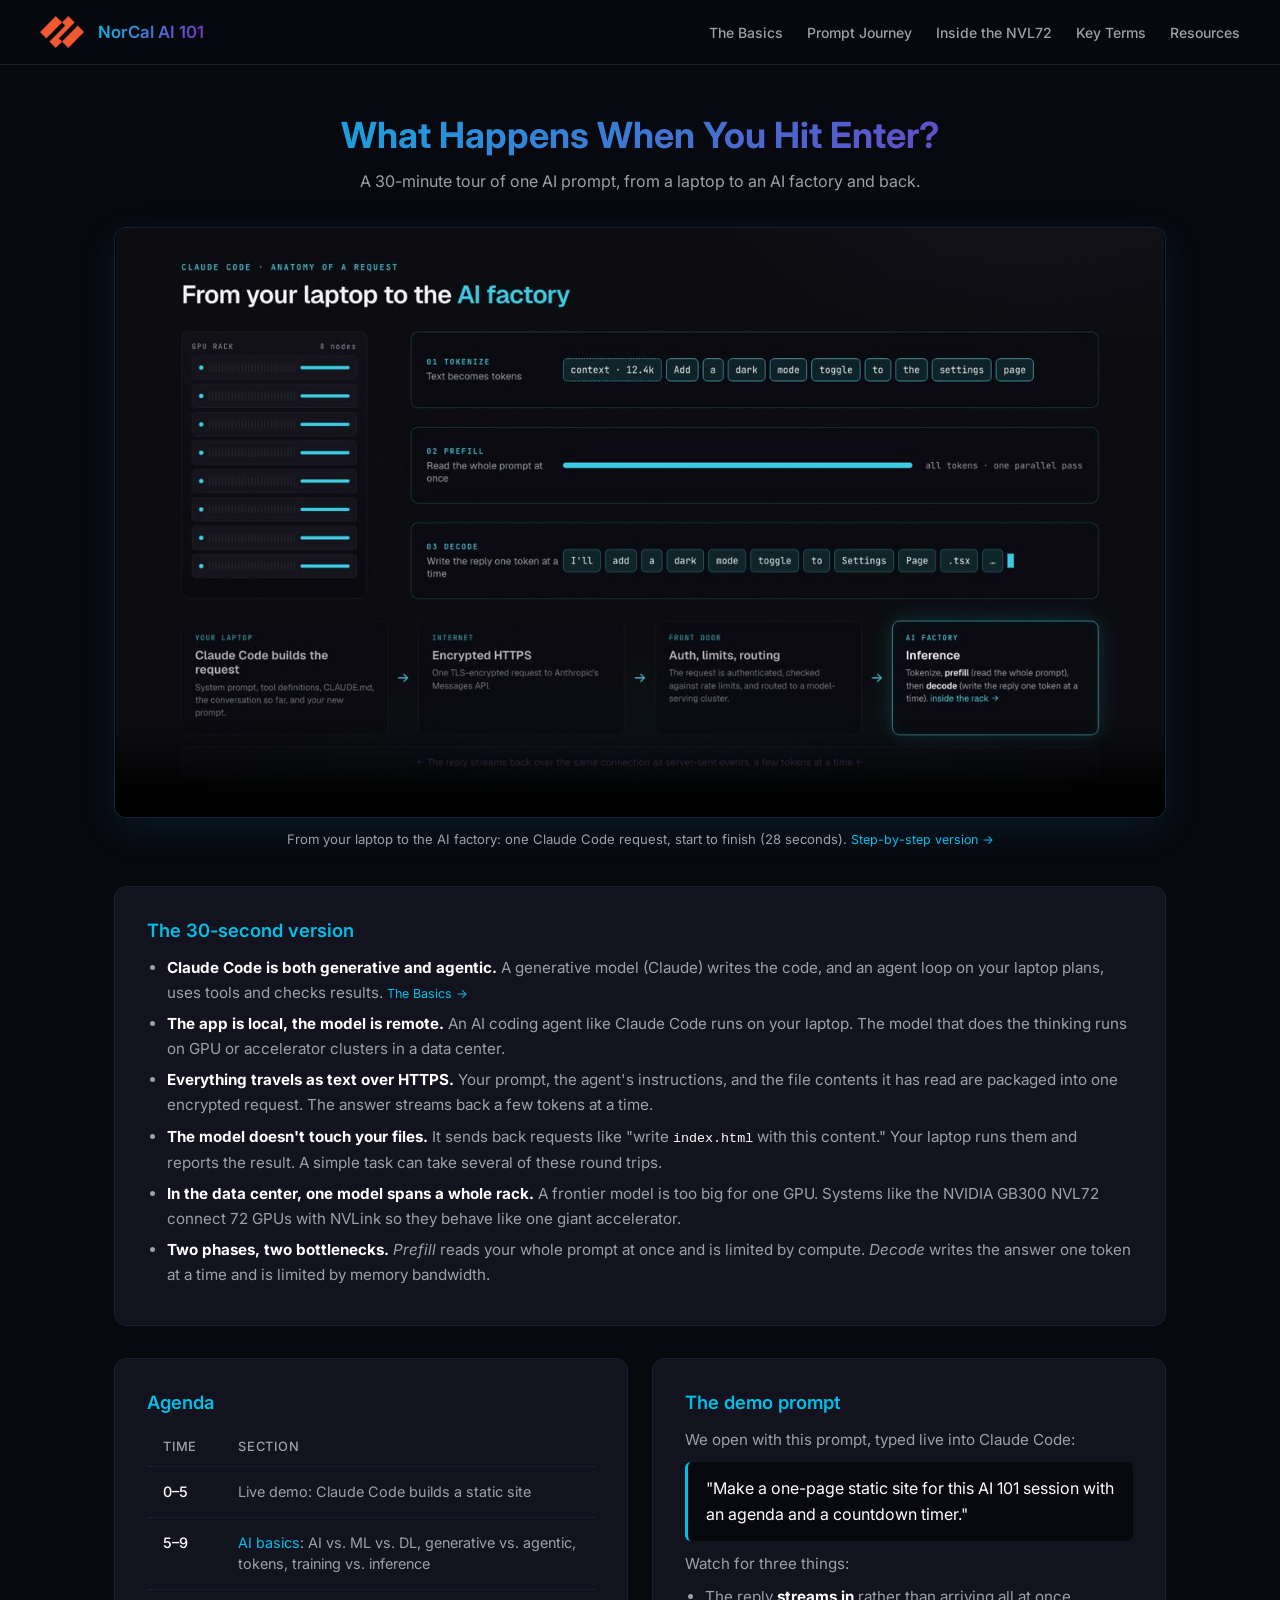
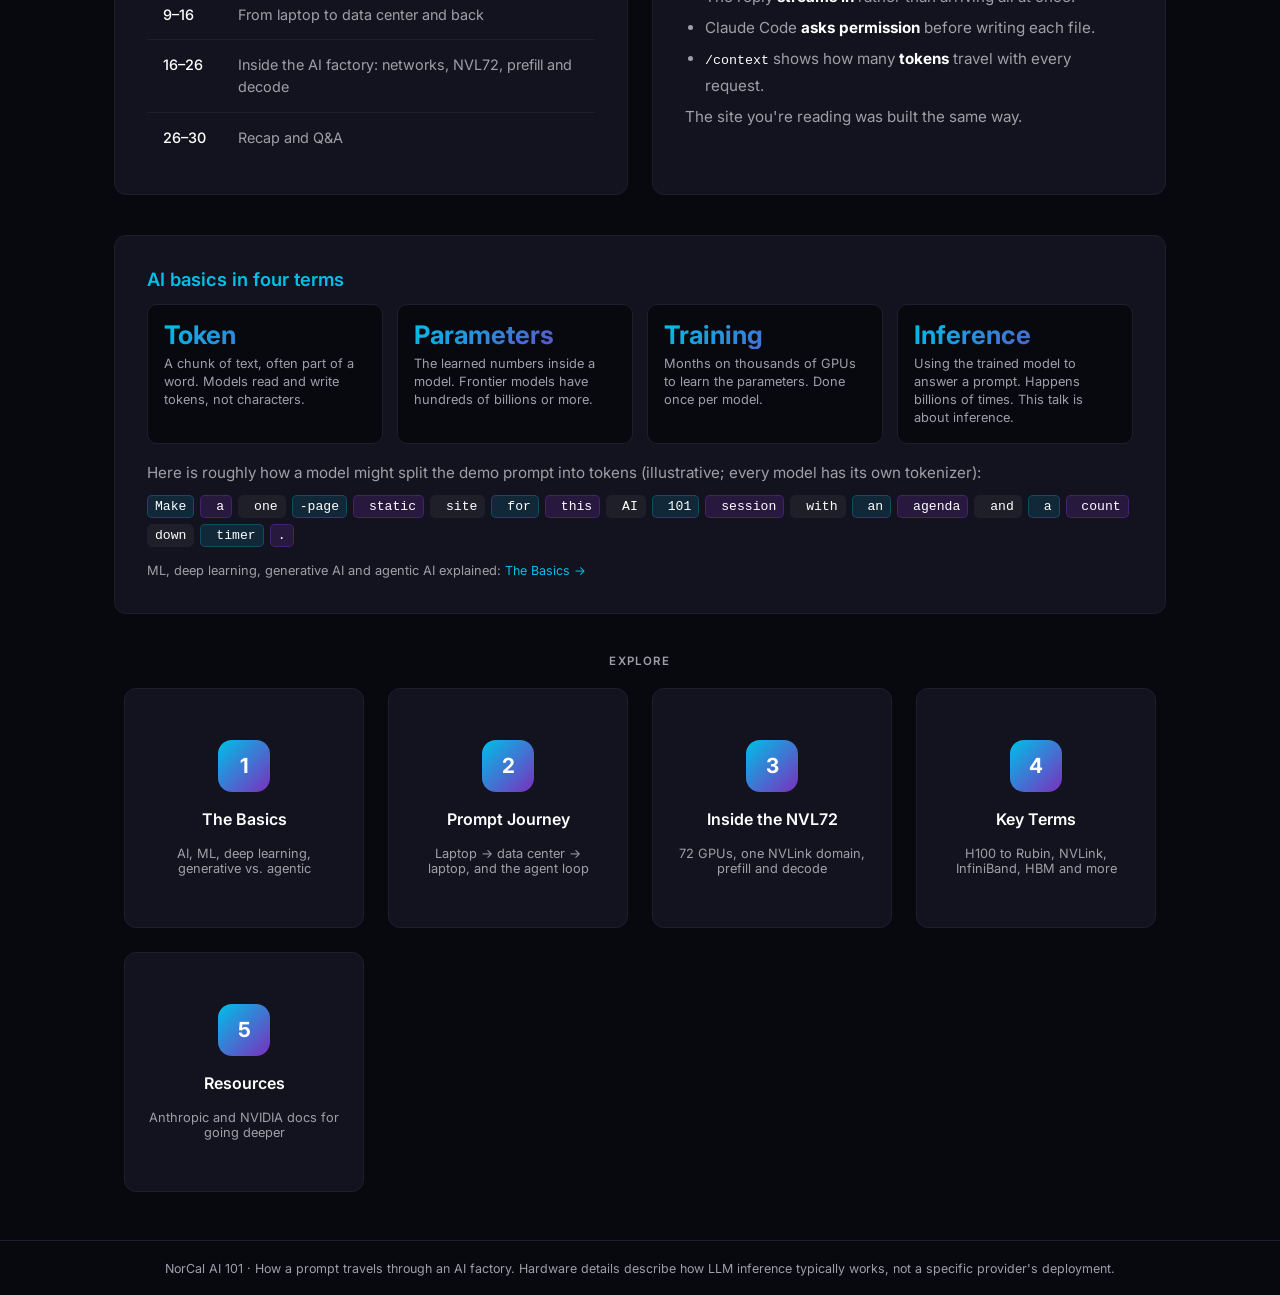
==== site/index.html @ c8f15f2b "Embed the Claude Code prompt-flow video on the home page Muted, looping, autoplaying 28s animation u" ====
<!DOCTYPE html>
<html lang="en">
<head>
  <meta charset="UTF-8" />
  <meta name="viewport" content="width=device-width, initial-scale=1.0" />
  <title>NorCal AI 101 — Home</title>
  <link rel="icon" type="image/png" href="assets/images/PAN-Color.png" />
  <link rel="stylesheet" href="assets/css/styles.css?v=5" />
</head>
<body>
  <nav>
    <img src="assets/images/PAN-Color.png" alt="Palo Alto Networks" class="logo" />
    <a class="site-title" href="index.html">NorCal AI 101</a>
    <div class="nav-links">
      <a href="basics.html">The Basics</a>
      <a href="journey.html">Prompt Journey</a>
      <a href="nvl72.html">Inside the NVL72</a>
      <a href="glossary.html">Key Terms</a>
      <a href="resources.html">Resources</a>
    </div>
  </nav>

  <main>
    <div class="page-header">
      <h1>What Happens When You Hit Enter?</h1>
      <p>A 30-minute tour of one AI prompt, from a laptop to an AI factory and back.</p>
    </div>

    <figure class="video-card">
      <video class="video-frame" src="assets/video/claude_code_prompt_flow.mp4" poster="assets/video/claude_code_prompt_flow_poster.jpg"
             autoplay muted loop playsinline controls preload="metadata"
             aria-label="Animation: a Claude Code prompt travels from the laptop over HTTPS to the API front door and into an AI factory, where it is tokenized, prefilled and decoded, then streams back">
      </video>
      <figcaption>From your laptop to the AI factory: one Claude Code request, start to finish (28 seconds). <a class="src" href="journey.html">Step-by-step version &rarr;</a></figcaption>
    </figure>

    <div class="card" style="margin-bottom:32px;">
      <p style="font-weight:600;font-size:1.15rem;margin-bottom:14px;color:var(--cyan);">The 30-second version</p>
      <div class="prose">
        <ul>
          <li><strong>Claude Code is both generative and agentic.</strong> A generative model (Claude) writes the code, and an agent loop on your laptop plans, uses tools and checks results. <a class="src" href="basics.html">The Basics &rarr;</a></li>
          <li><strong>The app is local, the model is remote.</strong> An AI coding agent like Claude Code runs on your laptop. The model that does the thinking runs on GPU or accelerator clusters in a data center.</li>
          <li><strong>Everything travels as text over HTTPS.</strong> Your prompt, the agent's instructions, and the file contents it has read are packaged into one encrypted request. The answer streams back a few tokens at a time.</li>
          <li><strong>The model doesn't touch your files.</strong> It sends back requests like "write <code>index.html</code> with this content." Your laptop runs them and reports the result. A simple task can take several of these round trips.</li>
          <li><strong>In the data center, one model spans a whole rack.</strong> A frontier model is too big for one GPU. Systems like the NVIDIA GB300 NVL72 connect 72 GPUs with NVLink so they behave like one giant accelerator.</li>
          <li><strong>Two phases, two bottlenecks.</strong> <em>Prefill</em> reads your whole prompt at once and is limited by compute. <em>Decode</em> writes the answer one token at a time and is limited by memory bandwidth.</li>
        </ul>
      </div>
    </div>

    <div class="two-col" style="margin-bottom:40px;">
      <div class="card">
        <h2>Agenda</h2>
        <div class="table-wrap">
          <table class="scoreboard-table" style="min-width:0;">
            <tr><th>Time</th><th>Section</th></tr>
            <tr><td style="white-space:nowrap">0&ndash;5</td><td>Live demo: Claude Code builds a static site</td></tr>
            <tr><td style="white-space:nowrap">5&ndash;9</td><td><a href="basics.html">AI basics</a>: AI vs. ML vs. DL, generative vs. agentic, tokens, training vs. inference</td></tr>
            <tr><td style="white-space:nowrap">9&ndash;16</td><td>From laptop to data center and back</td></tr>
            <tr><td style="white-space:nowrap">16&ndash;26</td><td>Inside the AI factory: networks, NVL72, prefill and decode</td></tr>
            <tr><td style="white-space:nowrap">26&ndash;30</td><td>Recap and Q&amp;A</td></tr>
          </table>
        </div>
      </div>
      <div class="card">
        <h2>The demo prompt</h2>
        <div class="prose">
          <p>We open with this prompt, typed live into Claude Code:</p>
          <div class="prompt-box">"Make a one-page static site for this AI 101 session with an agenda and a countdown timer."</div>
          <p>Watch for three things:</p>
          <ul>
            <li>The reply <strong>streams in</strong> rather than arriving all at once.</li>
            <li>Claude Code <strong>asks permission</strong> before writing each file.</li>
            <li><code>/context</code> shows how many <strong>tokens</strong> travel with every request.</li>
          </ul>
          <p>The site you're reading was built the same way.</p>
        </div>
      </div>
    </div>

    <div class="card" style="margin-bottom:40px;">
      <h2>AI basics in four terms</h2>
      <div class="stat-grid">
        <div class="stat"><div class="v">Token</div><div class="l">A chunk of text, often part of a word. Models read and write tokens, not characters.</div></div>
        <div class="stat"><div class="v">Parameters</div><div class="l">The learned numbers inside a model. Frontier models have hundreds of billions or more.</div></div>
        <div class="stat"><div class="v">Training</div><div class="l">Months on thousands of GPUs to learn the parameters. Done once per model.</div></div>
        <div class="stat"><div class="v">Inference</div><div class="l">Using the trained model to answer a prompt. Happens billions of times. This talk is about inference.</div></div>
      </div>
      <p class="prose" style="margin-top:16px;">Here is roughly how a model might split the demo prompt into tokens (illustrative; every model has its own tokenizer):</p>
      <div class="tokens">
        <span>Make</span><span>&nbsp;a</span><span>&nbsp;one</span><span>-page</span><span>&nbsp;static</span><span>&nbsp;site</span><span>&nbsp;for</span><span>&nbsp;this</span><span>&nbsp;AI</span><span>&nbsp;101</span><span>&nbsp;session</span><span>&nbsp;with</span><span>&nbsp;an</span><span>&nbsp;agenda</span><span>&nbsp;and</span><span>&nbsp;a</span><span>&nbsp;count</span><span>down</span><span>&nbsp;timer</span><span>.</span>
      </div>
      <p class="note">ML, deep learning, generative AI and agentic AI explained: <a class="src" href="basics.html">The Basics &rarr;</a></p>
    </div>

    <p class="section-label">Explore</p>
    <div class="menu-grid">
      <a href="basics.html" class="menu-card">
        <div class="card-icon"><span class="num">1</span></div>
        <span class="card-label">The Basics</span>
        <span class="card-sub">AI, ML, deep learning, generative vs. agentic</span>
      </a>
      <a href="journey.html" class="menu-card">
        <div class="card-icon"><span class="num">2</span></div>
        <span class="card-label">Prompt Journey</span>
        <span class="card-sub">Laptop &rarr; data center &rarr; laptop, and the agent loop</span>
      </a>
      <a href="nvl72.html" class="menu-card">
        <div class="card-icon"><span class="num">3</span></div>
        <span class="card-label">Inside the NVL72</span>
        <span class="card-sub">72 GPUs, one NVLink domain, prefill and decode</span>
      </a>
      <a href="glossary.html" class="menu-card">
        <div class="card-icon"><span class="num">4</span></div>
        <span class="card-label">Key Terms</span>
        <span class="card-sub">H100 to Rubin, NVLink, InfiniBand, HBM and more</span>
      </a>
      <a href="resources.html" class="menu-card">
        <div class="card-icon"><span class="num">5</span></div>
        <span class="card-label">Resources</span>
        <span class="card-sub">Anthropic and NVIDIA docs for going deeper</span>
      </a>
    </div>
  </main>

  <footer>
    NorCal AI 101 &middot; How a prompt travels through an AI factory. Hardware details describe how LLM inference typically works, not a specific provider's deployment.
  </footer>
  <script>
    // Respect reduced-motion settings: don't autoplay the looping animation.
    (function () {
      var v = document.querySelector('.video-frame');
      if (v && window.matchMedia && window.matchMedia('(prefers-reduced-motion: reduce)').matches) {
        v.removeAttribute('autoplay'); v.pause();
      }
    })();
  </script>
</body>
</html>
---- site/assets/css/styles.css ----
@import url('https://fonts.googleapis.com/css2?family=Inter:wght@300;400;500;600;700&display=swap');

*, *::before, *::after { box-sizing: border-box; margin: 0; padding: 0; }

:root {
  --bg:        #08080F;
  --surface:   #13131F;
  --border:    #1E1E2E;
  --cyan:      #00C0E8;
  --purple:    #7B2FBE;
  --gradient:  linear-gradient(135deg, #00C0E8, #7B2FBE);
  --text:      #FFFFFF;
  --muted:     #9EA0A8;
  --radius:    12px;
  --font:      'Inter', system-ui, sans-serif;
}

html { font-size: 16px; }

body {
  background: var(--bg);
  color: var(--text);
  font-family: var(--font);
  min-height: 100vh;
  display: flex;
  flex-direction: column;
}

/* ── Nav ── */
nav {
  display: flex;
  align-items: center;
  gap: 14px;
  padding: 16px 40px;
  border-bottom: 1px solid var(--border);
  background: rgba(8,8,15,0.85);
  backdrop-filter: blur(12px);
  position: sticky;
  top: 0;
  z-index: 100;
}

nav img.logo { height: 32px; object-fit: contain; }

nav .site-title {
  font-size: 1.05rem;
  font-weight: 600;
  background: var(--gradient);
  -webkit-background-clip: text;
  -webkit-text-fill-color: transparent;
  background-clip: text;
  text-decoration: none;
}

nav .nav-links { margin-left: auto; display: flex; gap: 24px; }
nav .nav-links a {
  color: var(--muted);
  text-decoration: none;
  font-size: 0.875rem;
  font-weight: 500;
  transition: color 0.2s;
}
nav .nav-links a:hover { color: var(--cyan); }

/* ── Main ── */
main {
  flex: 1;
  width: 100%;
  max-width: 1100px;
  margin: 0 auto;
  padding: 48px 24px;
}

/* ── Page header ── */
.page-header {
  text-align: center;
  margin-bottom: 48px;
}
.page-header h1 {
  font-size: 2.25rem;
  font-weight: 700;
  background: var(--gradient);
  -webkit-background-clip: text;
  -webkit-text-fill-color: transparent;
  background-clip: text;
  margin-bottom: 12px;
}
.page-header p {
  color: var(--muted);
  font-size: 1rem;
  max-width: 560px;
  margin: 0 auto;
  line-height: 1.6;
}

/* ── Card ── */
.card {
  background: var(--surface);
  border: 1px solid var(--border);
  border-radius: var(--radius);
  padding: 32px;
}

/* ── Form ── */
.form-group { margin-bottom: 20px; }
.form-group label {
  display: block;
  font-size: 0.875rem;
  font-weight: 500;
  margin-bottom: 8px;
  color: var(--muted);
}
.form-group input {
  width: 100%;
  background: var(--bg);
  border: 1px solid var(--border);
  border-radius: 8px;
  padding: 12px 16px;
  color: var(--text);
  font-family: var(--font);
  font-size: 0.95rem;
  outline: none;
  transition: border-color 0.2s;
}
.form-group input:focus { border-color: var(--cyan); }
.form-group input::placeholder { color: #4a4a5a; }

.form-note {
  font-size: 0.8rem;
  color: var(--muted);
  margin-top: 6px;
  line-height: 1.5;
}

/* ── Buttons ── */
.btn {
  display: inline-flex;
  align-items: center;
  justify-content: center;
  gap: 8px;
  padding: 12px 28px;
  border-radius: 8px;
  font-family: var(--font);
  font-size: 0.95rem;
  font-weight: 600;
  cursor: pointer;
  text-decoration: none;
  transition: opacity 0.2s, transform 0.15s;
  border: none;
}
.btn:hover { opacity: 0.88; transform: translateY(-1px); }
.btn:active { transform: translateY(0); }

.btn-primary {
  background: var(--gradient);
  color: #fff;
  width: 100%;
}

.btn-outline {
  background: transparent;
  border: 1px solid var(--cyan);
  color: var(--cyan);
}

.btn-secondary {
  background: var(--surface);
  border: 1px solid var(--border);
  color: var(--text);
}

/* ── Section label ── */
.section-label {
  font-size: 0.72rem;
  font-weight: 600;
  text-transform: uppercase;
  letter-spacing: 0.1em;
  color: var(--muted);
  margin-bottom: 20px;
  text-align: center;
}

/* ── Menu grid ── */
.menu-grid {
  display: grid;
  grid-template-columns: repeat(auto-fit, 240px);
  gap: 24px;
  justify-content: center;
}

.menu-card {
  background: var(--surface);
  border: 1px solid var(--border);
  border-radius: var(--radius);
  padding: 36px 24px;
  text-decoration: none;
  display: flex;
  flex-direction: column;
  align-items: center;
  gap: 16px;
  transition: border-color 0.2s, transform 0.2s, box-shadow 0.2s;
  aspect-ratio: 1 / 1;
  justify-content: center;
  text-align: center;
}
.menu-card:hover {
  border-color: var(--cyan);
  transform: translateY(-4px);
  box-shadow: 0 12px 32px rgba(0,192,232,0.12);
}
.menu-card .card-icon {
  width: 52px;
  height: 52px;
  border-radius: 14px;
  background: var(--gradient);
  display: flex;
  align-items: center;
  justify-content: center;
  font-size: 1.5rem;
}
.menu-card .card-label {
  font-size: 1rem;
  font-weight: 600;
  color: var(--text);
  line-height: 1.4;
}
.menu-card .card-sub {
  font-size: 0.8rem;
  color: var(--muted);
}
.menu-card--disabled {
  opacity: 0.4;
  cursor: default;
  pointer-events: none;
}

/* ── Graphic link ── */
.graphic-link {
  display: block;
  max-width: 560px;
  margin: 0 auto 28px;
  border-radius: var(--radius);
  overflow: hidden;
  border: 1px solid rgba(63,95,172,0.35);
  box-shadow: 0px 0px 18px rgba(26,19,72,0.15);
  transition: transform 0.2s, box-shadow 0.2s;
}
.graphic-link:hover {
  transform: translateY(-2px);
  box-shadow: 0 12px 32px rgba(0,192,232,0.15);
}
.graphic-link img {
  display: block;
  width: 100%;
}

/* ── Embed container ── */
.embed-wrap {
  border-radius: var(--radius);
  overflow: hidden;
  border: 1px solid var(--border);
  background: var(--surface);
  margin-bottom: 32px;
}

/* ── Slideshow ── */
.slideshow { margin-bottom: 32px; }
.slideshow-frame {
  position: relative;
  border: 1px solid rgba(63,95,172,0.35);
  box-shadow: 0px 0px 18px rgba(26,19,72,0.15);
  border-radius: 10px;
  overflow: hidden;
  background: #000;
  aspect-ratio: 1920/1080;
}
.slideshow .slide {
  display: block;
  width: 100%;
  height: 100%;
  object-fit: contain;
  cursor: pointer;
}
.slideshow .slide[hidden] { display: none; }
.slide-nav {
  position: absolute;
  top: 50%;
  transform: translateY(-50%);
  width: 44px;
  height: 44px;
  border-radius: 50%;
  border: 1px solid var(--border);
  background: rgba(10,10,18,0.7);
  color: var(--text);
  font-size: 1.6rem;
  line-height: 1;
  cursor: pointer;
  transition: border-color 0.2s, color 0.2s;
}
.slide-nav:hover { border-color: var(--cyan); color: var(--cyan); }
.slide-prev { left: 12px; }
.slide-next { right: 12px; }
.slide-dots {
  display: flex;
  justify-content: center;
  gap: 10px;
  margin-top: 14px;
}
.slide-dots button {
  width: 10px;
  height: 10px;
  padding: 0;
  border-radius: 50%;
  border: none;
  background: var(--border);
  cursor: pointer;
}
.slide-dots button[aria-current="true"] { background: var(--cyan); }

/* ── CTA row ── */
.cta-row {
  display: flex;
  gap: 16px;
  flex-wrap: wrap;
  justify-content: center;
  margin-top: 32px;
}
.cta-row .btn { min-width: 200px; }

/* ── Banner ── */
.banner {
  background: linear-gradient(135deg, rgba(0,192,232,0.12), rgba(123,47,190,0.12));
  border: 1px solid rgba(0,192,232,0.3);
  border-radius: var(--radius);
  padding: 20px 28px;
  margin-bottom: 28px;
  font-size: 0.95rem;
  line-height: 1.6;
  color: var(--text);
}
.banner strong { color: var(--cyan); }

/* ── Scoreboard ── */
.scoreboard-table {
  width: 100%;
  border-collapse: collapse;
  font-size: 0.9rem;
}
.scoreboard-table th {
  text-align: left;
  padding: 12px 16px;
  color: var(--muted);
  font-weight: 500;
  font-size: 0.8rem;
  text-transform: uppercase;
  letter-spacing: 0.06em;
  border-bottom: 1px solid var(--border);
}
.scoreboard-table td {
  padding: 14px 16px;
  border-bottom: 1px solid var(--border);
}
.scoreboard-table tr:last-child td { border-bottom: none; }
.scoreboard-table tr:hover td { background: rgba(255,255,255,0.03); }

.rank-badge {
  display: inline-flex;
  align-items: center;
  justify-content: center;
  width: 28px;
  height: 28px;
  border-radius: 50%;
  font-weight: 700;
  font-size: 0.8rem;
}
.rank-1 { background: linear-gradient(135deg,#FFD700,#FFA500); color:#000; }
.rank-2 { background: linear-gradient(135deg,#C0C0C0,#A8A8A8); color:#000; }
.rank-3 { background: linear-gradient(135deg,#CD7F32,#A0522D); color:#fff; }
.rank-other { background: var(--border); color: var(--muted); }

.score-pill {
  display: inline-block;
  padding: 3px 10px;
  border-radius: 20px;
  background: rgba(0,192,232,0.15);
  color: var(--cyan);
  font-weight: 600;
  font-size: 0.85rem;
}

.refresh-note {
  text-align: right;
  font-size: 0.75rem;
  color: var(--muted);
  margin-top: 12px;
}

/* ── Status / error ── */
.status-center {
  display: flex;
  flex-direction: column;
  align-items: center;
  justify-content: center;
  gap: 16px;
  min-height: 220px;
  color: var(--muted);
  font-size: 0.9rem;
}

.error-page {
  display: flex;
  flex-direction: column;
  align-items: center;
  justify-content: center;
  flex: 1;
  text-align: center;
  gap: 24px;
  padding: 48px 24px;
}
.error-page h1 {
  font-size: 2rem;
  font-weight: 700;
}
.error-icon {
  font-size: 3.5rem;
}

/* ── Footer ── */
footer {
  text-align: center;
  padding: 20px;
  color: var(--muted);
  font-size: 0.78rem;
  border-top: 1px solid var(--border);
}

/* ── Responsive ── */
@media (max-width: 600px) {
  nav { padding: 14px 20px; }
  main { padding: 32px 16px; }
  .page-header h1 { font-size: 1.6rem; }
  .cta-row { flex-direction: column; align-items: stretch; }
  .cta-row .btn { min-width: unset; }
}


/* ── Shared content additions (same as lambda account site) ── */
.stack { display: flex; flex-direction: column; gap: 24px; margin-bottom: 40px; }
.card h2 { font-size: 1.15rem; font-weight: 600; color: var(--cyan); margin-bottom: 14px; }
.card h3 { font-size: 1rem; font-weight: 600; margin: 18px 0 8px; }
.prose { color: var(--muted); line-height: 1.65; font-size: 0.95rem; }
.prose p + p { margin-top: 12px; }
.prose ul, .prose ol { padding-left: 20px; margin-top: 8px; }
.prose li { margin-bottom: 6px; }
.prose strong { color: var(--text); }
.prose a, .scoreboard-table a, .src { color: var(--cyan); text-decoration: none; }
.prose a:hover, .scoreboard-table a:hover, .src:hover { text-decoration: underline; }
.src { font-size: 0.78rem; white-space: nowrap; }
.table-wrap { overflow-x: auto; -webkit-overflow-scrolling: touch; }
.table-wrap .scoreboard-table { min-width: 640px; }
.scoreboard-table td { vertical-align: top; line-height: 1.5; color: var(--muted); }
.scoreboard-table td:first-child { color: var(--text); font-weight: 500; }
.two-col { display: grid; grid-template-columns: repeat(auto-fit, minmax(300px, 1fr)); gap: 24px; }
.link-grid { display: grid; grid-template-columns: repeat(auto-fill, minmax(260px, 1fr)); gap: 16px; margin-bottom: 40px; }
.link-card {
  background: var(--surface); border: 1px solid var(--border); border-radius: var(--radius);
  padding: 18px 20px; text-decoration: none; display: flex; flex-direction: column; gap: 6px;
  transition: border-color 0.2s, transform 0.2s;
}
.link-card:hover { border-color: var(--cyan); transform: translateY(-2px); }
.link-card .lc-title { color: var(--text); font-weight: 600; font-size: 0.95rem; line-height: 1.35; }
.link-card .lc-desc { color: var(--muted); font-size: 0.82rem; line-height: 1.5; }
.link-card .lc-meta { color: var(--cyan); font-size: 0.72rem; margin-top: auto; padding-top: 4px; }
.note { font-size: 0.8rem; color: var(--muted); margin-top: 14px; line-height: 1.5; }

/* ── AI 101 additions ── */
.card-icon .num { font-weight: 700; font-size: 1.3rem; color: #fff; }

/* Request flow diagram */
.flow {
  display: grid;
  grid-template-columns: 1fr auto 1fr auto 1fr auto 1fr;
  align-items: stretch;
  gap: 10px;
}
.flow-node {
  background: var(--bg); border: 1px solid var(--border); border-radius: 10px;
  padding: 16px 14px; text-align: left;
}
.flow-node.hot { border-color: rgba(0,192,232,0.5); box-shadow: 0 0 18px rgba(0,192,232,0.12); }
.flow-node .fn-where { font-size: 0.68rem; font-weight: 600; letter-spacing: 0.08em; text-transform: uppercase; color: var(--cyan); }
.flow-node .fn-title { font-weight: 600; margin: 6px 0 6px; font-size: 0.95rem; }
.flow-node .fn-desc { color: var(--muted); font-size: 0.8rem; line-height: 1.5; }
.flow-arrow { align-self: center; color: var(--cyan); font-size: 1.3rem; }
.flow-return {
  margin-top: 14px; padding: 10px 14px; border: 1px dashed rgba(123,47,190,0.6); border-radius: 10px;
  color: #C9A6F0; font-size: 0.85rem; text-align: center;
}

/* Numbered steps */
.steps { list-style: none; counter-reset: step; display: flex; flex-direction: column; gap: 18px; }
.steps li { counter-increment: step; display: grid; grid-template-columns: 36px 1fr; gap: 14px; color: var(--muted); line-height: 1.6; font-size: 0.95rem; }
.steps li::before {
  content: counter(step); width: 32px; height: 32px; border-radius: 50%;
  background: var(--gradient); color: #fff; font-weight: 700; font-size: 0.9rem;
  display: flex; align-items: center; justify-content: center;
}
.steps strong { color: var(--text); }

/* Code */
pre.code {
  background: var(--bg); border: 1px solid var(--border); border-radius: 10px;
  padding: 16px 18px; overflow-x: auto; font-size: 0.8rem; line-height: 1.55;
  font-family: ui-monospace, SFMono-Regular, Menlo, monospace; color: #D6D8E0; margin-top: 10px;
}
pre.code .k { color: var(--cyan); }
pre.code .c { color: #6C6E7A; }
code { font-family: ui-monospace, SFMono-Regular, Menlo, monospace; font-size: 0.88em; color: var(--text); }
.prompt-box {
  background: var(--bg); border-left: 3px solid var(--cyan); border-radius: 6px;
  padding: 14px 18px; color: var(--text); font-size: 1rem; line-height: 1.6; margin: 10px 0;
}

/* Stat tiles */
.stat-grid { display: grid; grid-template-columns: repeat(auto-fit, minmax(160px, 1fr)); gap: 14px; }
.stat { background: var(--bg); border: 1px solid var(--border); border-radius: 10px; padding: 16px; }
.stat .v {
  font-size: 1.6rem; font-weight: 700; line-height: 1.1;
  background: var(--gradient); -webkit-background-clip: text; -webkit-text-fill-color: transparent; background-clip: text;
}
.stat .l { color: var(--muted); font-size: 0.8rem; margin-top: 6px; line-height: 1.4; }

/* NVL72 rack (simplified) */
.rack-wrap { display: grid; grid-template-columns: minmax(220px, 300px) 1fr; gap: 28px; align-items: start; }
.rack {
  border: 2px solid #2A2A3E; border-radius: 8px; padding: 8px; background: #0B0B14;
  display: flex; flex-direction: column; gap: 3px;
}
.tray { border-radius: 3px; font-size: 0.62rem; padding: 3px 8px; display: flex; justify-content: space-between; }
.tray.compute { background: rgba(0,192,232,0.14); color: var(--cyan); }
.tray.switch  { background: rgba(123,47,190,0.3); color: #C9A6F0; }
.rack-legend { display: flex; gap: 16px; flex-wrap: wrap; font-size: 0.78rem; color: var(--muted); margin-top: 10px; }
.rack-legend span::before { content: ""; display: inline-block; width: 10px; height: 10px; border-radius: 2px; margin-right: 6px; vertical-align: -1px; }
.rack-legend .lg-c::before { background: rgba(0,192,232,0.5); }
.rack-legend .lg-s::before { background: rgba(123,47,190,0.7); }

/* Token stream demo */
.tokens { display: flex; flex-wrap: wrap; gap: 6px; margin-top: 10px; }
.tokens span {
  font-family: ui-monospace, SFMono-Regular, Menlo, monospace; font-size: 0.82rem;
  padding: 3px 7px; border-radius: 5px; background: rgba(0,192,232,0.12); color: var(--text);
  border: 1px solid rgba(0,192,232,0.25);
}
.tokens span:nth-child(3n+2) { background: rgba(123,47,190,0.2); border-color: rgba(123,47,190,0.4); }
.tokens span:nth-child(3n) { background: rgba(255,255,255,0.05); border-color: var(--border); }

@media (max-width: 860px) {
  nav { flex-wrap: wrap; }
  nav .nav-links { margin-left: 0; width: 100%; flex-wrap: wrap; gap: 8px 18px; }
  .flow { grid-template-columns: 1fr; }
  .flow-arrow { transform: rotate(90deg); justify-self: center; }
  .rack-wrap { grid-template-columns: 1fr; }
  .rack { max-width: 320px; margin: 0 auto; width: 100%; }
}
@media (max-width: 600px) {
  .card { padding: 20px; }
  .two-col { grid-template-columns: 1fr; }
}

/* ── Key Terms page ── */
.gl-tools { display: flex; flex-direction: column; gap: 14px; margin-bottom: 32px; }
.gl-search {
  width: 100%; background: var(--surface); border: 1px solid var(--border); border-radius: 10px;
  padding: 14px 18px; color: var(--text); font-family: var(--font); font-size: 1rem; outline: none;
}
.gl-search:focus { border-color: var(--cyan); }
.gl-search::placeholder { color: #5a5c68; }
.chips { display: flex; flex-wrap: wrap; gap: 8px; }
.chip {
  font-size: 0.8rem; padding: 6px 12px; border-radius: 20px; border: 1px solid var(--border);
  color: var(--muted); text-decoration: none; background: var(--surface); transition: border-color 0.2s, color 0.2s;
}
.chip:hover { border-color: var(--cyan); color: var(--cyan); }
.gl-section { margin-bottom: 44px; scroll-margin-top: 90px; }
.gl-section h2 { font-size: 1.3rem; font-weight: 700; margin-bottom: 6px; }
.gl-section > p { color: var(--muted); font-size: 0.9rem; margin-bottom: 18px; line-height: 1.6; }
.term-grid { display: grid; grid-template-columns: repeat(auto-fill, minmax(320px, 1fr)); gap: 16px; }
.term { background: var(--surface); border: 1px solid var(--border); border-radius: var(--radius); padding: 20px 22px; scroll-margin-top: 90px; }
.term h3 { font-size: 1.02rem; font-weight: 600; color: var(--cyan); margin-bottom: 8px; }
.term p { color: var(--muted); font-size: 0.88rem; line-height: 1.6; }
.term p strong { color: var(--text); }
.term .spec { margin-top: 10px; font-size: 0.78rem; color: #C9A6F0; line-height: 1.5; }
.term .term-src { margin-top: 10px; font-size: 0.75rem; }
.term .term-src a { color: var(--cyan); text-decoration: none; margin-right: 10px; }
.term .term-src a:hover { text-decoration: underline; }
.gl-empty { display: none; text-align: center; color: var(--muted); padding: 40px 0; }
@media (max-width: 600px) { .term-grid { grid-template-columns: 1fr; } }
.term .term-ds { margin-top: 12px; display: flex; flex-wrap: wrap; gap: 6px; align-items: center; }
.term .term-ds .ds-label { font-size: 0.68rem; font-weight: 600; letter-spacing: 0.08em; text-transform: uppercase; color: var(--muted); margin-right: 2px; }
.ds {
  display: inline-flex; align-items: center; gap: 5px; font-size: 0.74rem; font-weight: 500;
  padding: 4px 10px; border-radius: 20px; text-decoration: none;
  border: 1px solid rgba(0,192,232,0.45); color: var(--cyan); background: rgba(0,192,232,0.07);
  transition: background 0.2s, border-color 0.2s;
}
.ds:hover { background: rgba(0,192,232,0.18); border-color: var(--cyan); }
.ds::after { content: "\2197"; font-size: 0.75em; }
.ds.alt { border-color: rgba(123,47,190,0.6); color: #C9A6F0; background: rgba(123,47,190,0.12); }

/* ── The Basics page ── */
.rings { max-width: 760px; margin: 0 auto; }
.ring {
  border-radius: 18px; padding: 18px 20px 20px; border: 1px solid rgba(0,192,232,0.35);
  background: rgba(0,192,232,0.04);
}
.ring .ring { margin-top: 14px; }
.ring.r2 { border-color: rgba(60,140,220,0.45); background: rgba(60,140,220,0.06); }
.ring.r3 { border-color: rgba(100,90,210,0.55); background: rgba(100,90,210,0.08); }
.ring.r4 { border-color: rgba(123,47,190,0.75); background: rgba(123,47,190,0.14); }
.ring-name { font-weight: 700; font-size: 1rem; }
.ring-name .yr { font-weight: 500; font-size: 0.75rem; color: var(--muted); margin-left: 8px; }
.ring-desc { color: var(--muted); font-size: 0.85rem; line-height: 1.5; margin-top: 4px; }
.agent-note {
  margin-top: 16px; border: 1px dashed rgba(0,192,232,0.5); border-radius: 12px; padding: 14px 18px;
  color: var(--muted); font-size: 0.88rem; line-height: 1.6;
}
.agent-note strong { color: var(--cyan); }

.timeline { display: grid; grid-template-columns: repeat(7, 1fr); gap: 10px; position: relative; }
.timeline::before {
  content: ""; position: absolute; left: 0; right: 0; top: 7px; height: 2px; background: var(--gradient); opacity: 0.6;
}
.tl-item { position: relative; padding-top: 24px; }
.tl-item::before {
  content: ""; position: absolute; top: 0; left: 0; width: 16px; height: 16px; border-radius: 50%;
  background: var(--bg); border: 3px solid var(--cyan);
}
.tl-item.now::before { background: var(--cyan); box-shadow: 0 0 12px rgba(0,192,232,0.6); }
.tl-when { font-weight: 700; font-size: 0.95rem; color: var(--text); }
.tl-what { color: var(--cyan); font-size: 0.8rem; font-weight: 600; margin-top: 2px; }
.tl-desc { color: var(--muted); font-size: 0.78rem; line-height: 1.45; margin-top: 4px; }

@media (max-width: 860px) {
  .timeline { grid-template-columns: 1fr; gap: 16px; padding-left: 28px; }
  .timeline::before { left: 7px; right: auto; top: 0; bottom: 0; width: 2px; height: auto; }
  .tl-item { padding-top: 0; }
  .tl-item::before { left: -28px; top: 2px; }
}
@media (max-width: 600px) {
  .ring { padding: 14px 12px 14px; }
  .ring .ring { margin-top: 10px; }
}

/* ── Home page video ── */
.video-card { margin: -16px 0 36px; }
.video-frame {
  display: block; width: 100%; aspect-ratio: 16 / 9; background: #000;
  border: 1px solid rgba(63,95,172,0.35); border-radius: var(--radius);
  box-shadow: 0 12px 40px rgba(0,192,232,0.10);
}
.video-card figcaption { color: var(--muted); font-size: 0.82rem; text-align: center; margin-top: 12px; line-height: 1.5; }
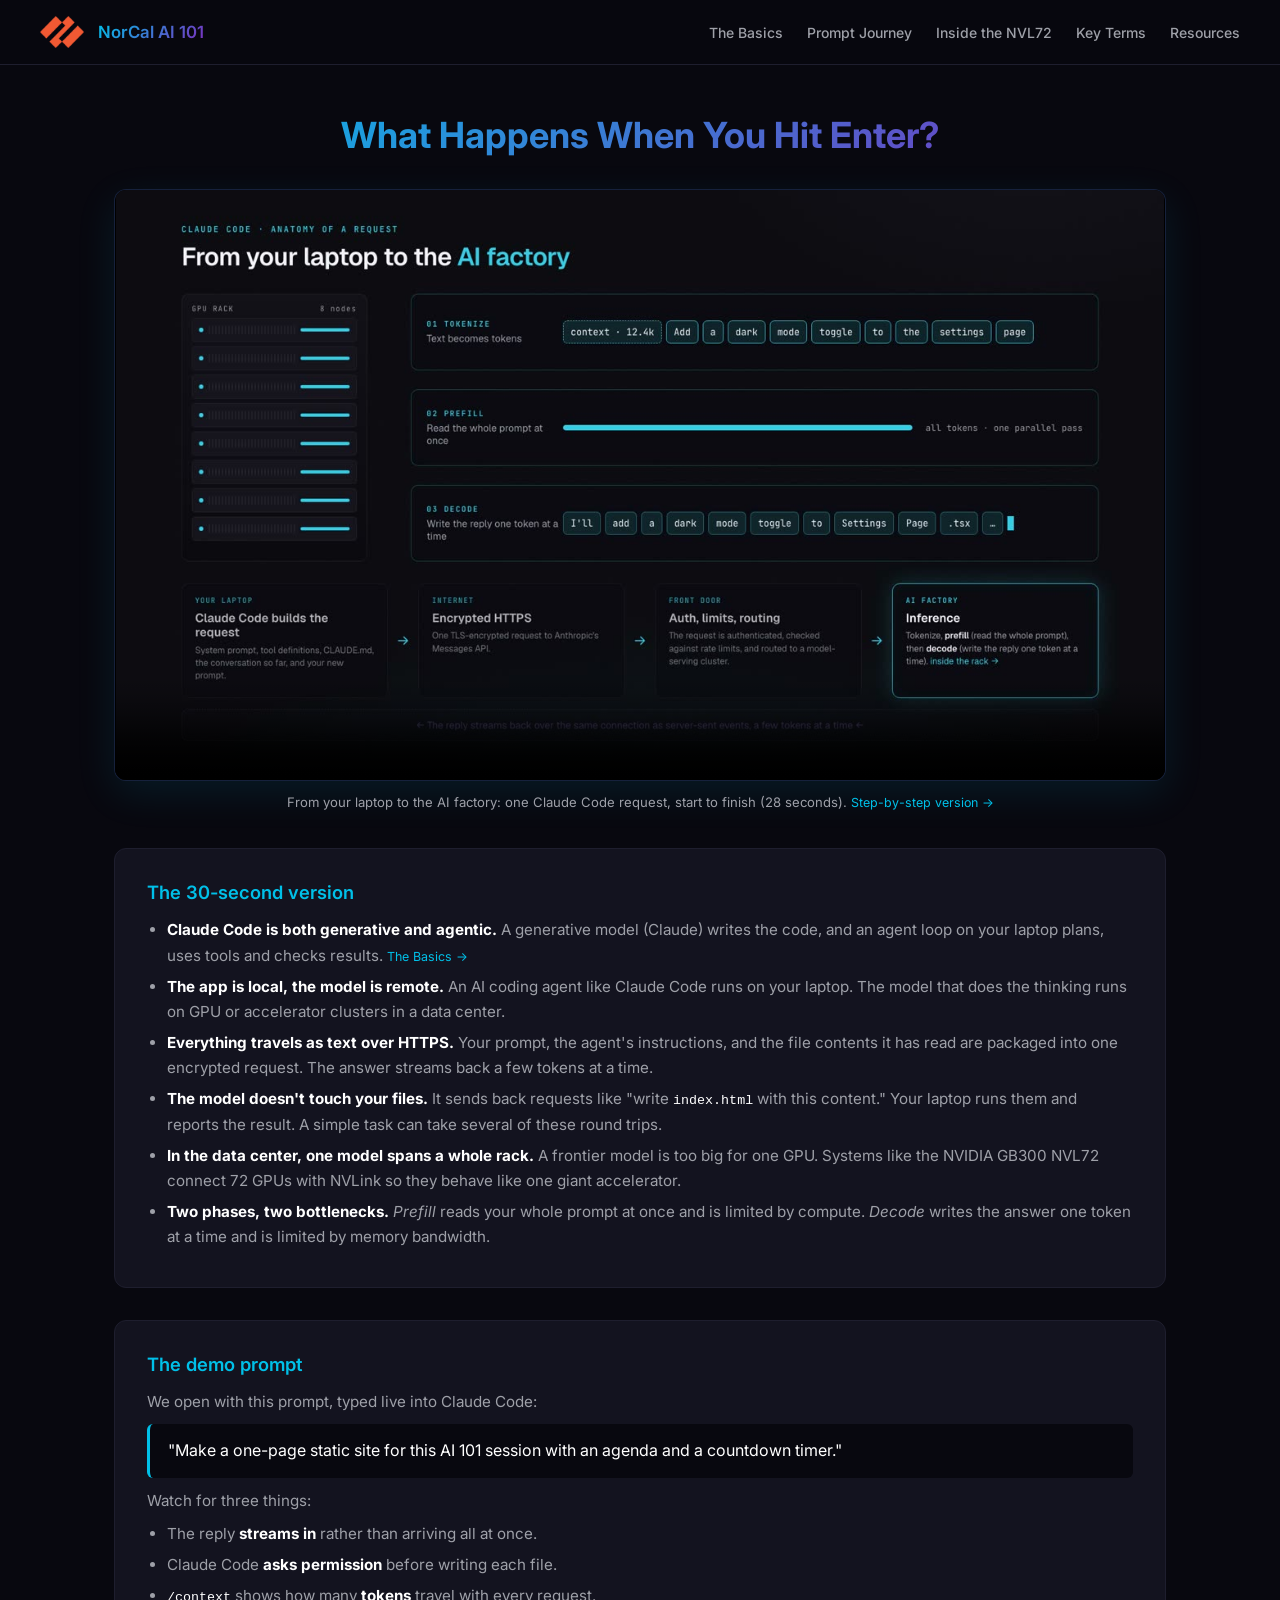
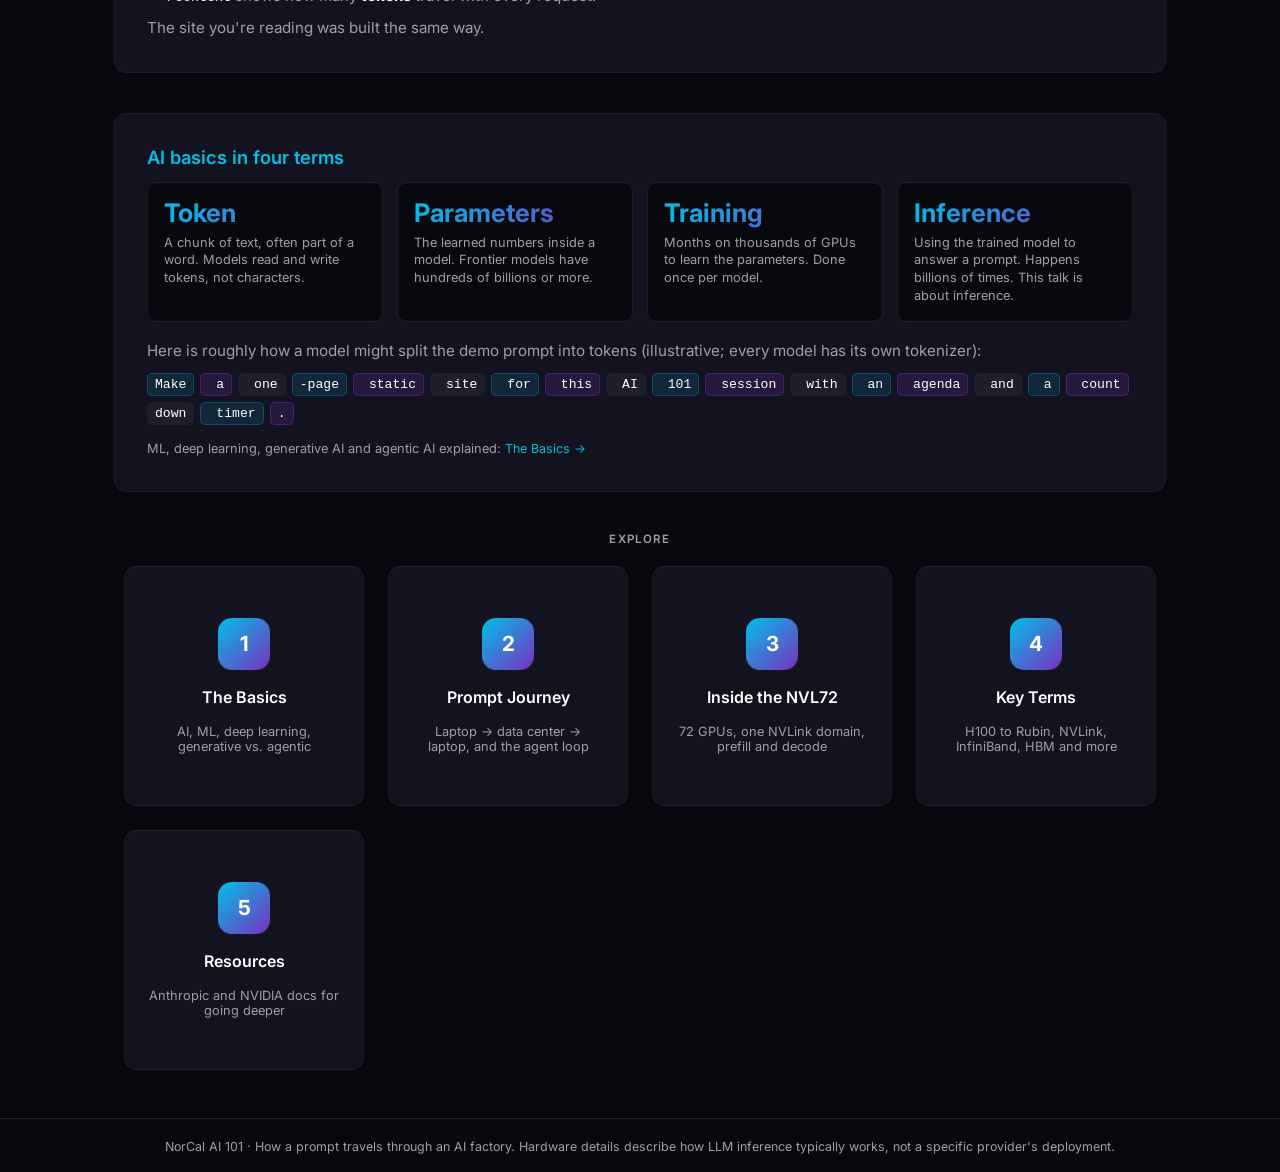
==== commit 22aaacfe: "Remove home page subtitle and agenda Co-Authored-By: Claude Opus 5.5 <noreply@anthropic.com>" ====
--- a/site/index.html
+++ b/site/index.html
@@ -23,11 +23,10 @@
   <main>
     <div class="page-header">
       <h1>What Happens When You Hit Enter?</h1>
-      <p>A 30-minute tour of one AI prompt, from a laptop to an AI factory and back.</p>
     </div>
 
     <figure class="video-card">
-      <video class="video-frame" src="assets/video/claude_code_prompt_flow.mp4" poster="assets/video/claude_code_prompt_flow_poster.jpg"
+      <video class="video-frame" src="assets/video/claude_code_prompt_flow.mp4?v=2" poster="assets/video/claude_code_prompt_flow_poster.jpg?v=2"
              autoplay muted loop playsinline controls preload="metadata"
              aria-label="Animation: a Claude Code prompt travels from the laptop over HTTPS to the API front door and into an AI factory, where it is tokenized, prefilled and decoded, then streams back">
       </video>
@@ -48,21 +47,7 @@
       </div>
     </div>
 
-    <div class="two-col" style="margin-bottom:40px;">
-      <div class="card">
-        <h2>Agenda</h2>
-        <div class="table-wrap">
-          <table class="scoreboard-table" style="min-width:0;">
-            <tr><th>Time</th><th>Section</th></tr>
-            <tr><td style="white-space:nowrap">0&ndash;5</td><td>Live demo: Claude Code builds a static site</td></tr>
-            <tr><td style="white-space:nowrap">5&ndash;9</td><td><a href="basics.html">AI basics</a>: AI vs. ML vs. DL, generative vs. agentic, tokens, training vs. inference</td></tr>
-            <tr><td style="white-space:nowrap">9&ndash;16</td><td>From laptop to data center and back</td></tr>
-            <tr><td style="white-space:nowrap">16&ndash;26</td><td>Inside the AI factory: networks, NVL72, prefill and decode</td></tr>
-            <tr><td style="white-space:nowrap">26&ndash;30</td><td>Recap and Q&amp;A</td></tr>
-          </table>
-        </div>
-      </div>
-      <div class="card">
+    <div class="card" style="margin-bottom:40px;">
         <h2>The demo prompt</h2>
         <div class="prose">
           <p>We open with this prompt, typed live into Claude Code:</p>
@@ -75,7 +60,6 @@
           </ul>
           <p>The site you're reading was built the same way.</p>
         </div>
-      </div>
     </div>
 
     <div class="card" style="margin-bottom:40px;">
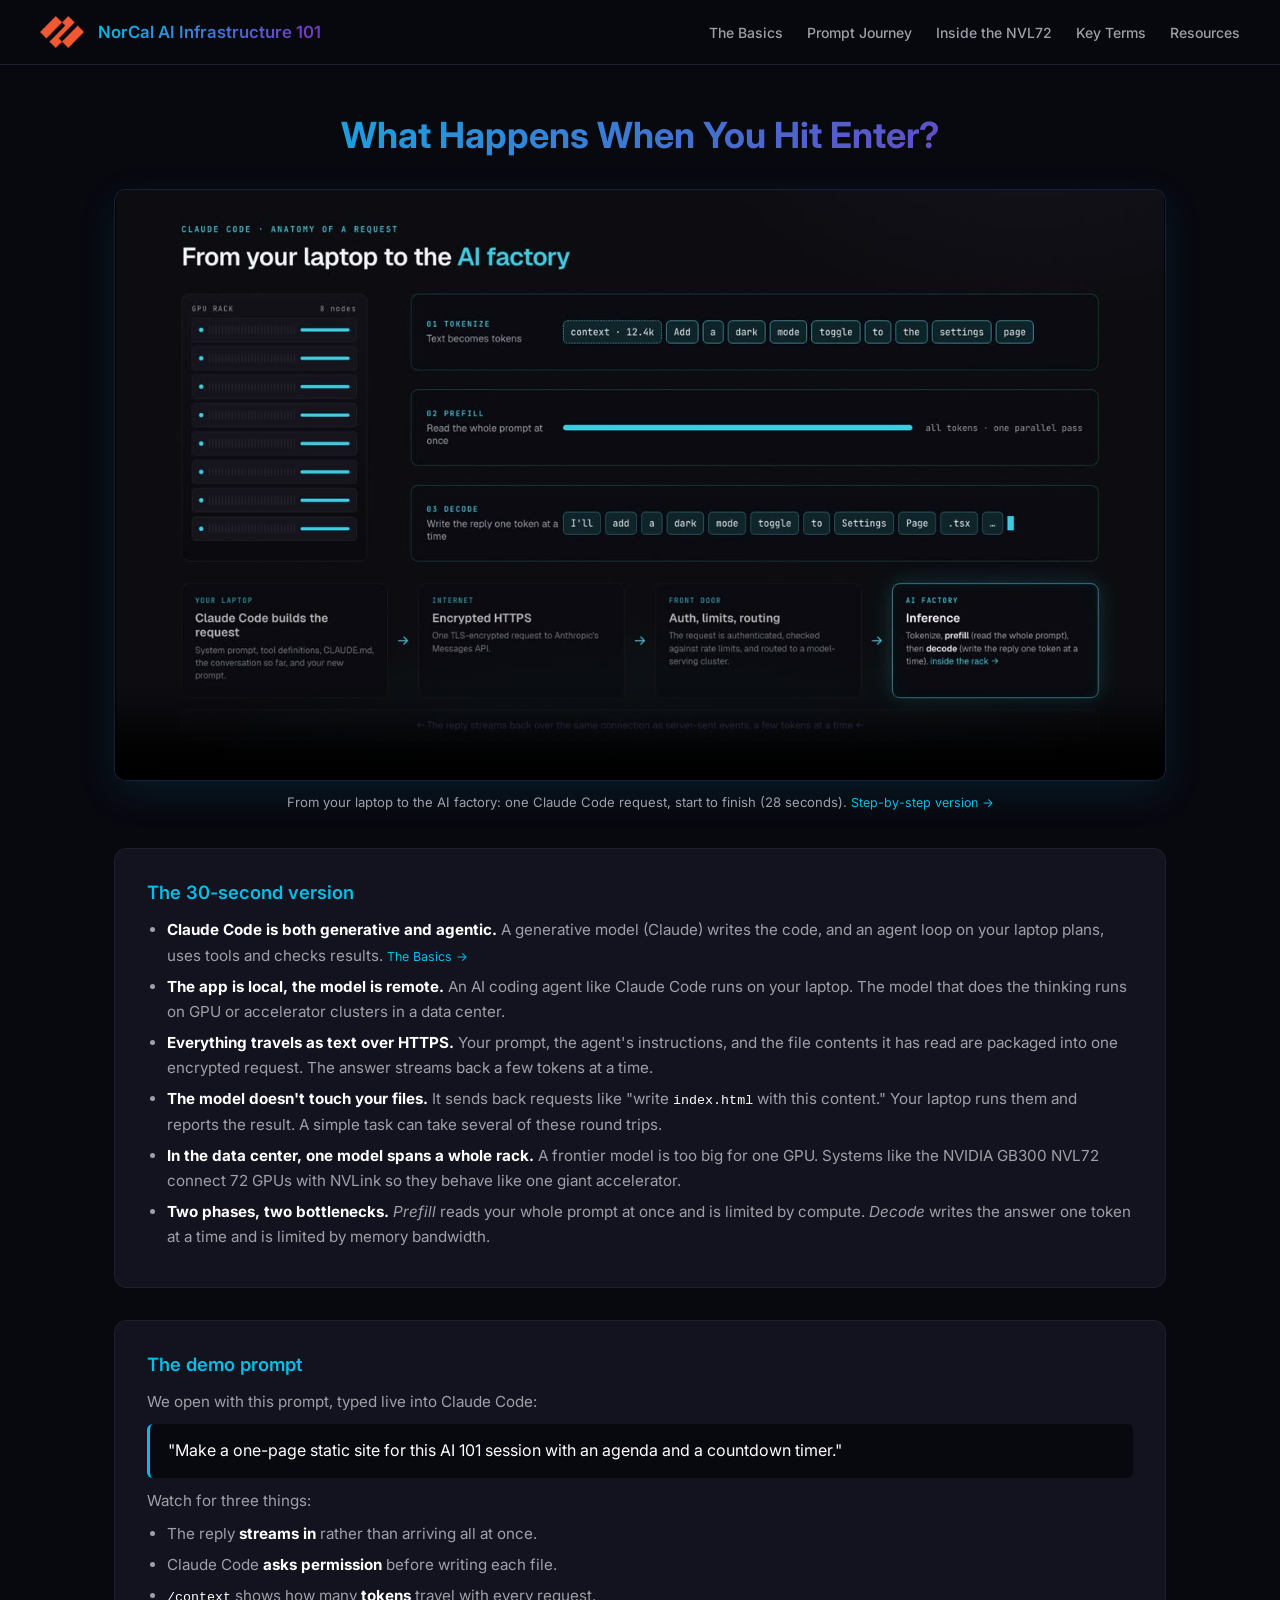
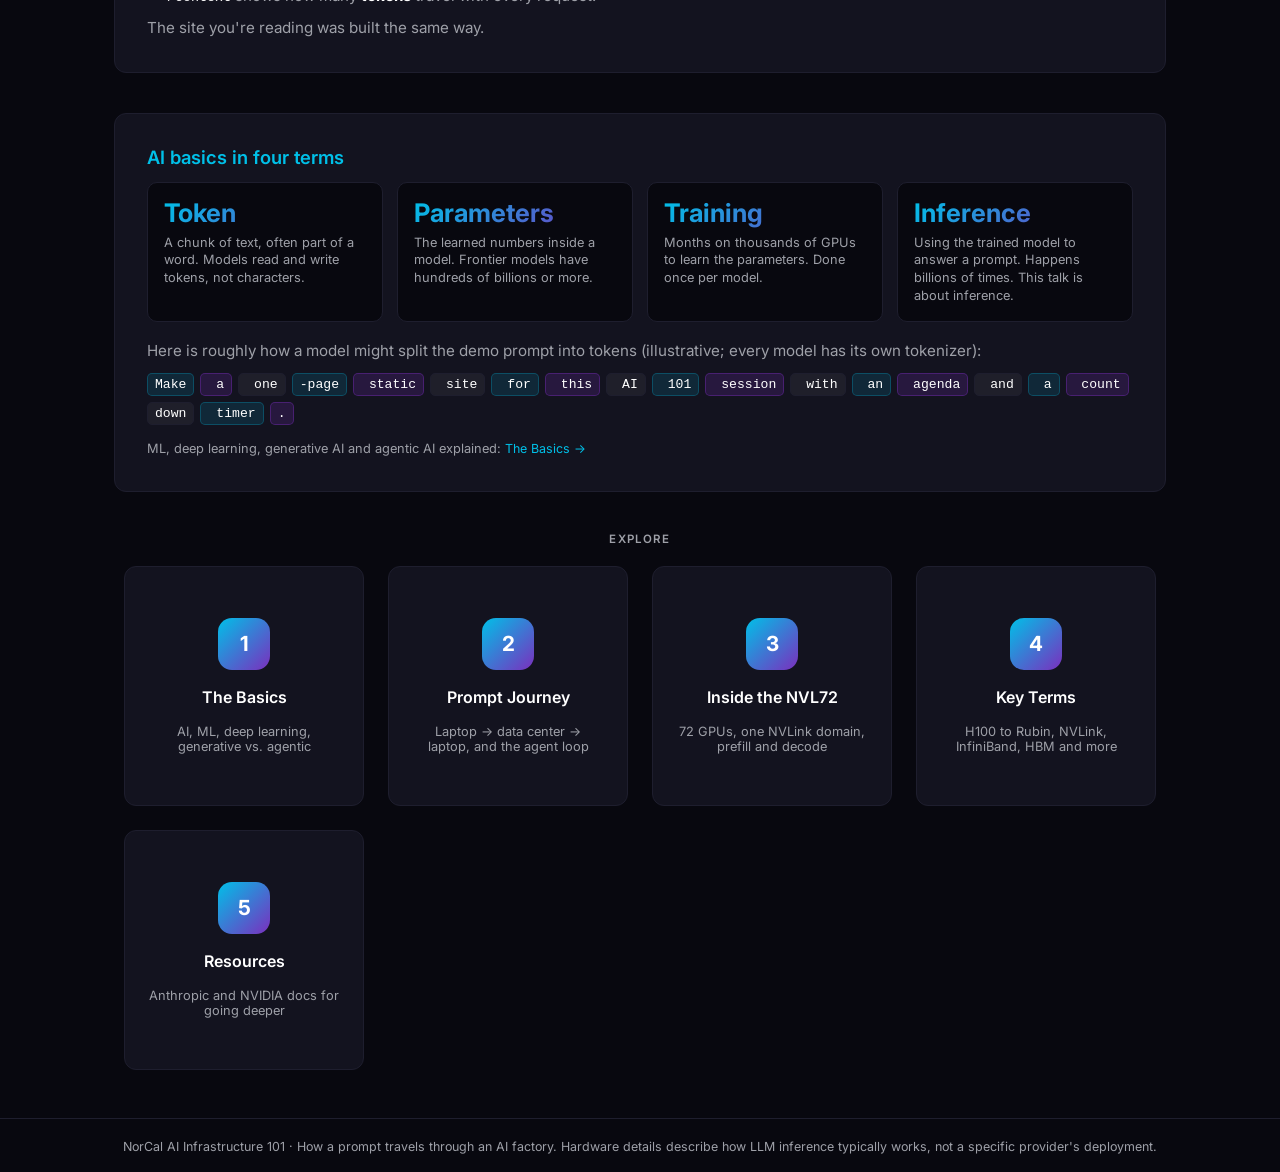
==== commit 6d93eee4: "Rename site to NorCal AI Infrastructure 101 Co-Authored-By: Claude Opus 5.5 <noreply@anthropic.com>" ====
--- a/site/index.html
+++ b/site/index.html
@@ -3,14 +3,14 @@
 <head>
   <meta charset="UTF-8" />
   <meta name="viewport" content="width=device-width, initial-scale=1.0" />
-  <title>NorCal AI 101 — Home</title>
+  <title>NorCal AI Infrastructure 101 — Home</title>
   <link rel="icon" type="image/png" href="assets/images/PAN-Color.png" />
   <link rel="stylesheet" href="assets/css/styles.css?v=5" />
 </head>
 <body>
   <nav>
     <img src="assets/images/PAN-Color.png" alt="Palo Alto Networks" class="logo" />
-    <a class="site-title" href="index.html">NorCal AI 101</a>
+    <a class="site-title" href="index.html">NorCal AI Infrastructure 101</a>
     <div class="nav-links">
       <a href="basics.html">The Basics</a>
       <a href="journey.html">Prompt Journey</a>
@@ -108,7 +108,7 @@
   </main>
 
   <footer>
-    NorCal AI 101 &middot; How a prompt travels through an AI factory. Hardware details describe how LLM inference typically works, not a specific provider's deployment.
+    NorCal AI Infrastructure 101 &middot; How a prompt travels through an AI factory. Hardware details describe how LLM inference typically works, not a specific provider's deployment.
   </footer>
   <script>
     // Respect reduced-motion settings: don't autoplay the looping animation.
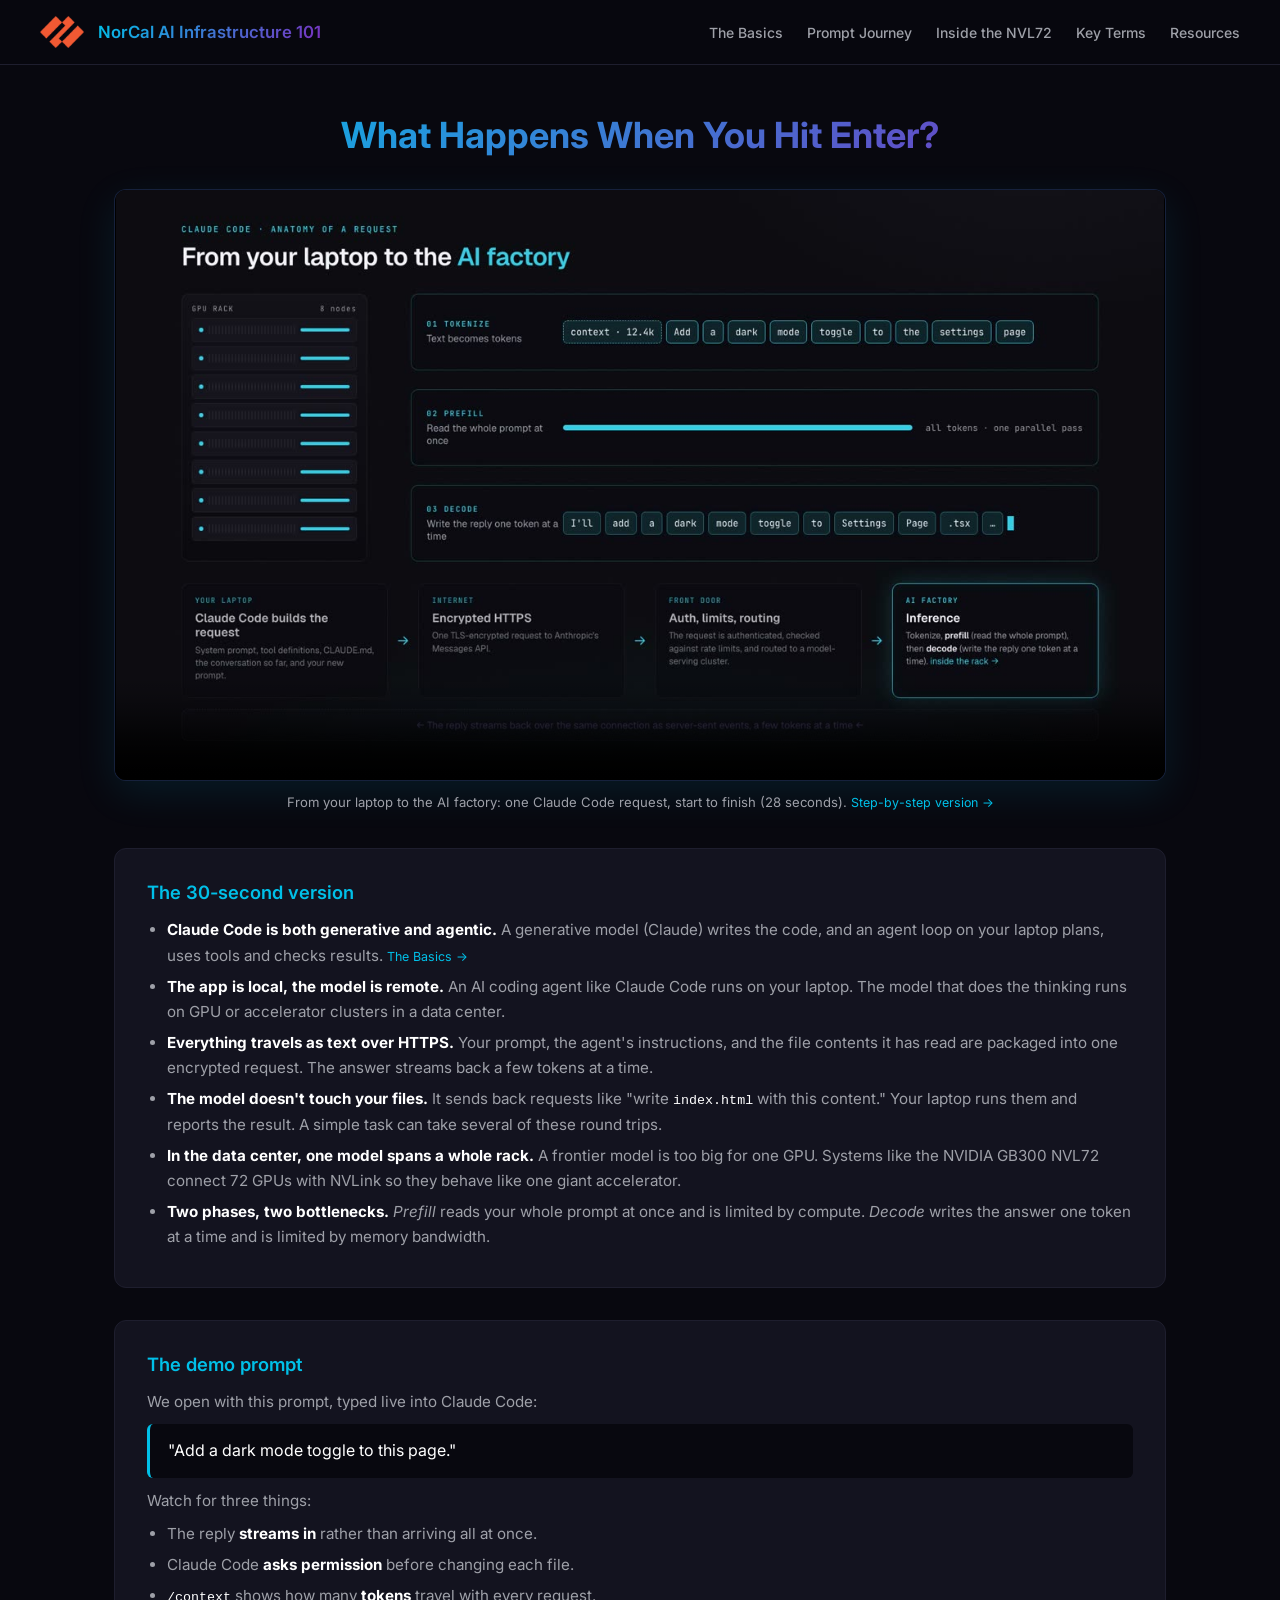
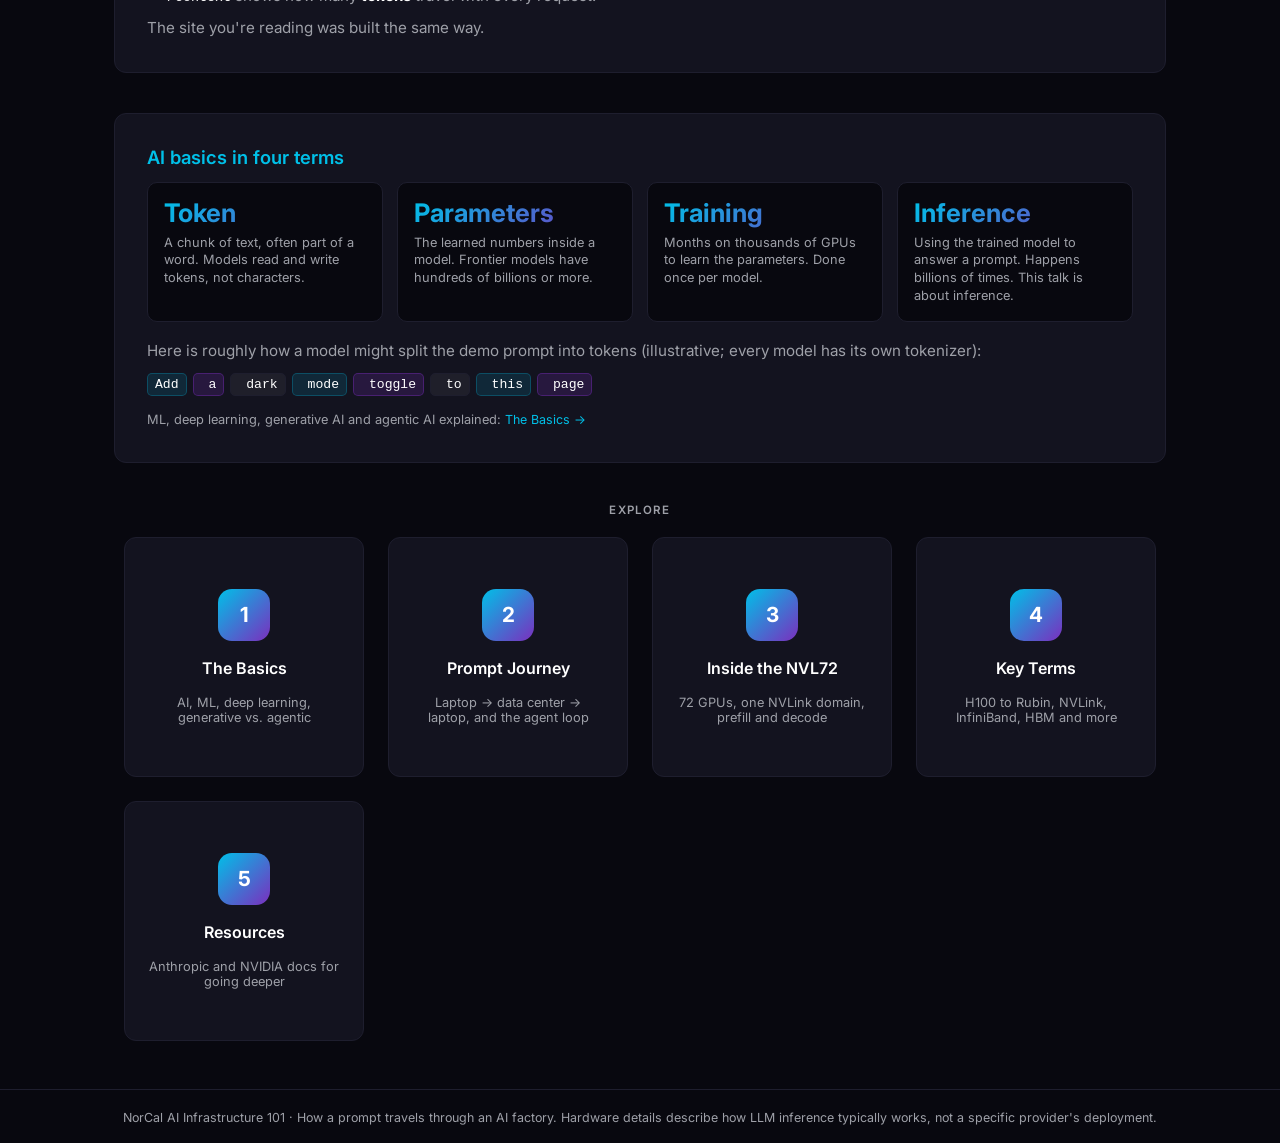
==== commit a23e0e25: "Change demo prompt to adding a dark mode toggle Co-Authored-By: Claude Opus 5.5 <noreply@anthropic.c" ====
--- a/site/index.html
+++ b/site/index.html
@@ -51,11 +51,11 @@
         <h2>The demo prompt</h2>
         <div class="prose">
           <p>We open with this prompt, typed live into Claude Code:</p>
-          <div class="prompt-box">"Make a one-page static site for this AI 101 session with an agenda and a countdown timer."</div>
+          <div class="prompt-box">"Add a dark mode toggle to this page."</div>
           <p>Watch for three things:</p>
           <ul>
             <li>The reply <strong>streams in</strong> rather than arriving all at once.</li>
-            <li>Claude Code <strong>asks permission</strong> before writing each file.</li>
+            <li>Claude Code <strong>asks permission</strong> before changing each file.</li>
             <li><code>/context</code> shows how many <strong>tokens</strong> travel with every request.</li>
           </ul>
           <p>The site you're reading was built the same way.</p>
@@ -72,7 +72,7 @@
       </div>
       <p class="prose" style="margin-top:16px;">Here is roughly how a model might split the demo prompt into tokens (illustrative; every model has its own tokenizer):</p>
       <div class="tokens">
-        <span>Make</span><span>&nbsp;a</span><span>&nbsp;one</span><span>-page</span><span>&nbsp;static</span><span>&nbsp;site</span><span>&nbsp;for</span><span>&nbsp;this</span><span>&nbsp;AI</span><span>&nbsp;101</span><span>&nbsp;session</span><span>&nbsp;with</span><span>&nbsp;an</span><span>&nbsp;agenda</span><span>&nbsp;and</span><span>&nbsp;a</span><span>&nbsp;count</span><span>down</span><span>&nbsp;timer</span><span>.</span>
+        <span>Add</span><span>&nbsp;a</span><span>&nbsp;dark</span><span>&nbsp;mode</span><span>&nbsp;toggle</span><span>&nbsp;to</span><span>&nbsp;this</span><span>&nbsp;page</span>
       </div>
       <p class="note">ML, deep learning, generative AI and agentic AI explained: <a class="src" href="basics.html">The Basics &rarr;</a></p>
     </div>
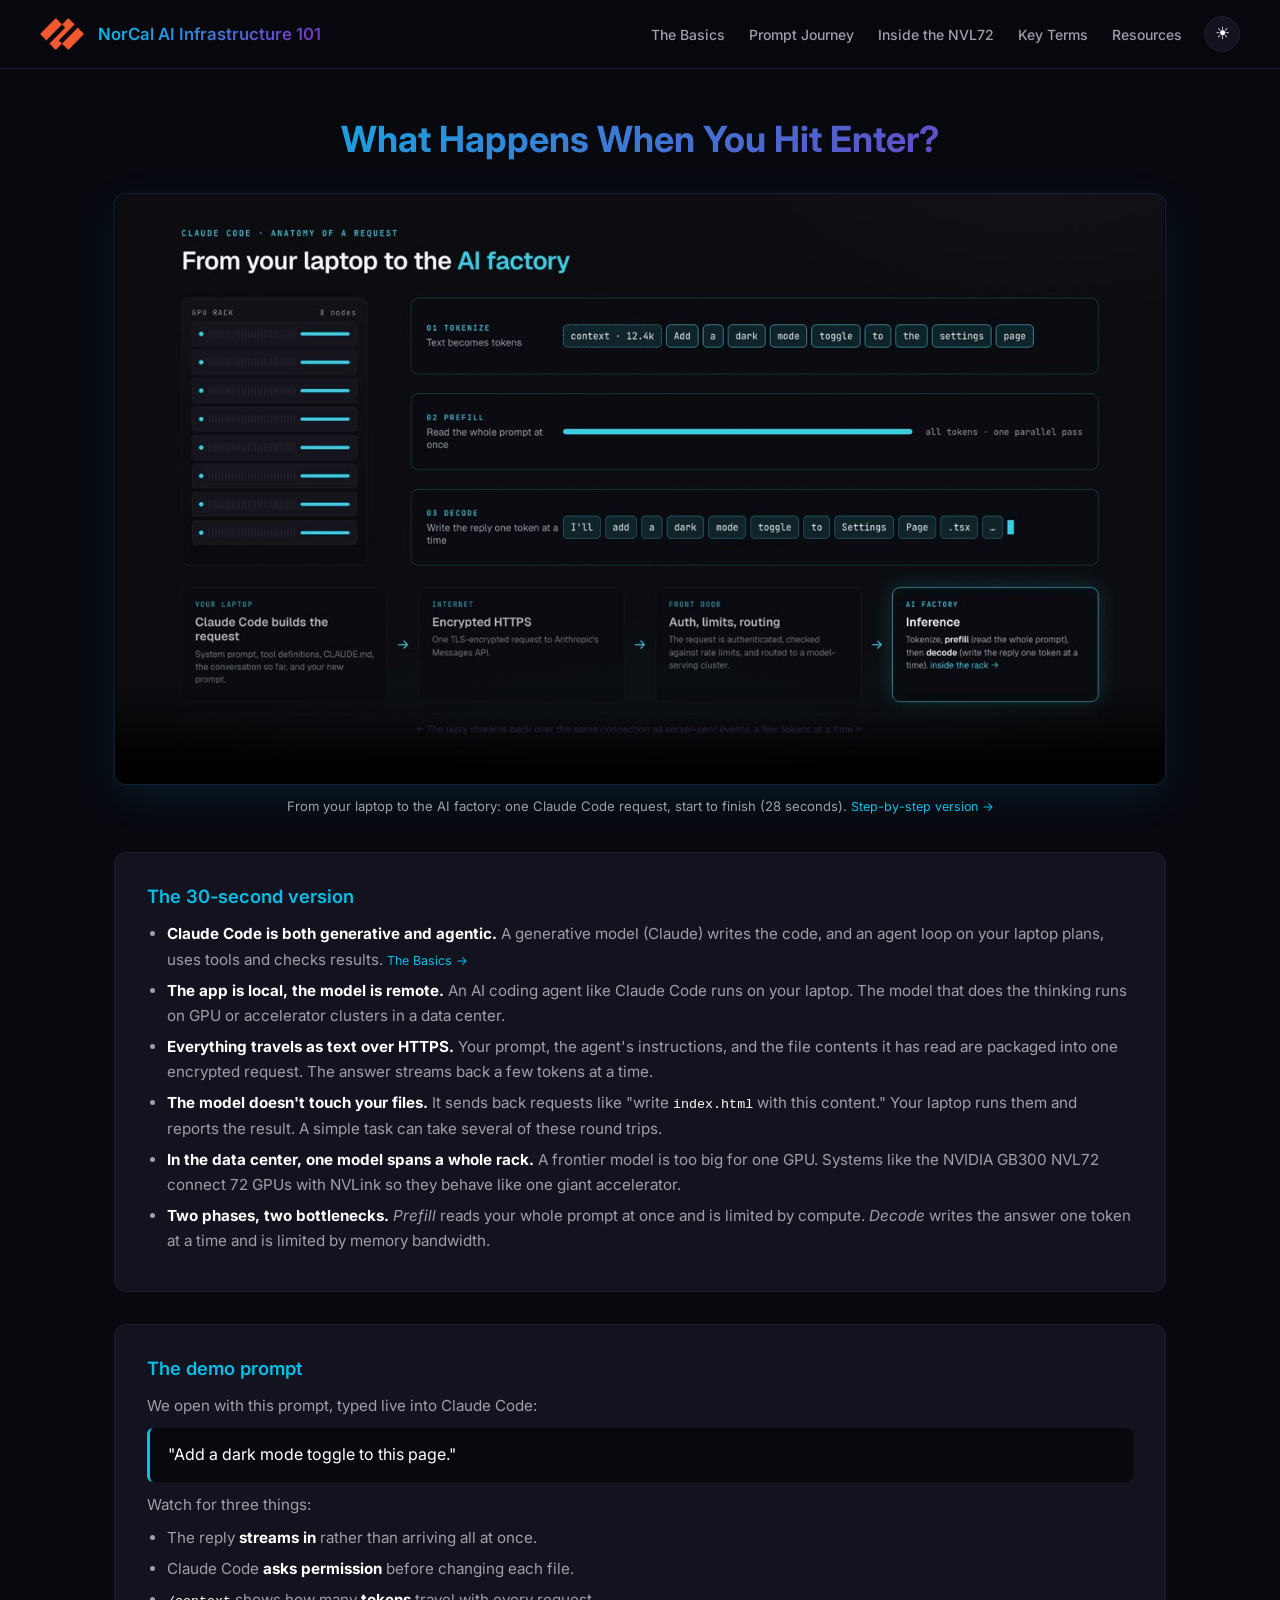
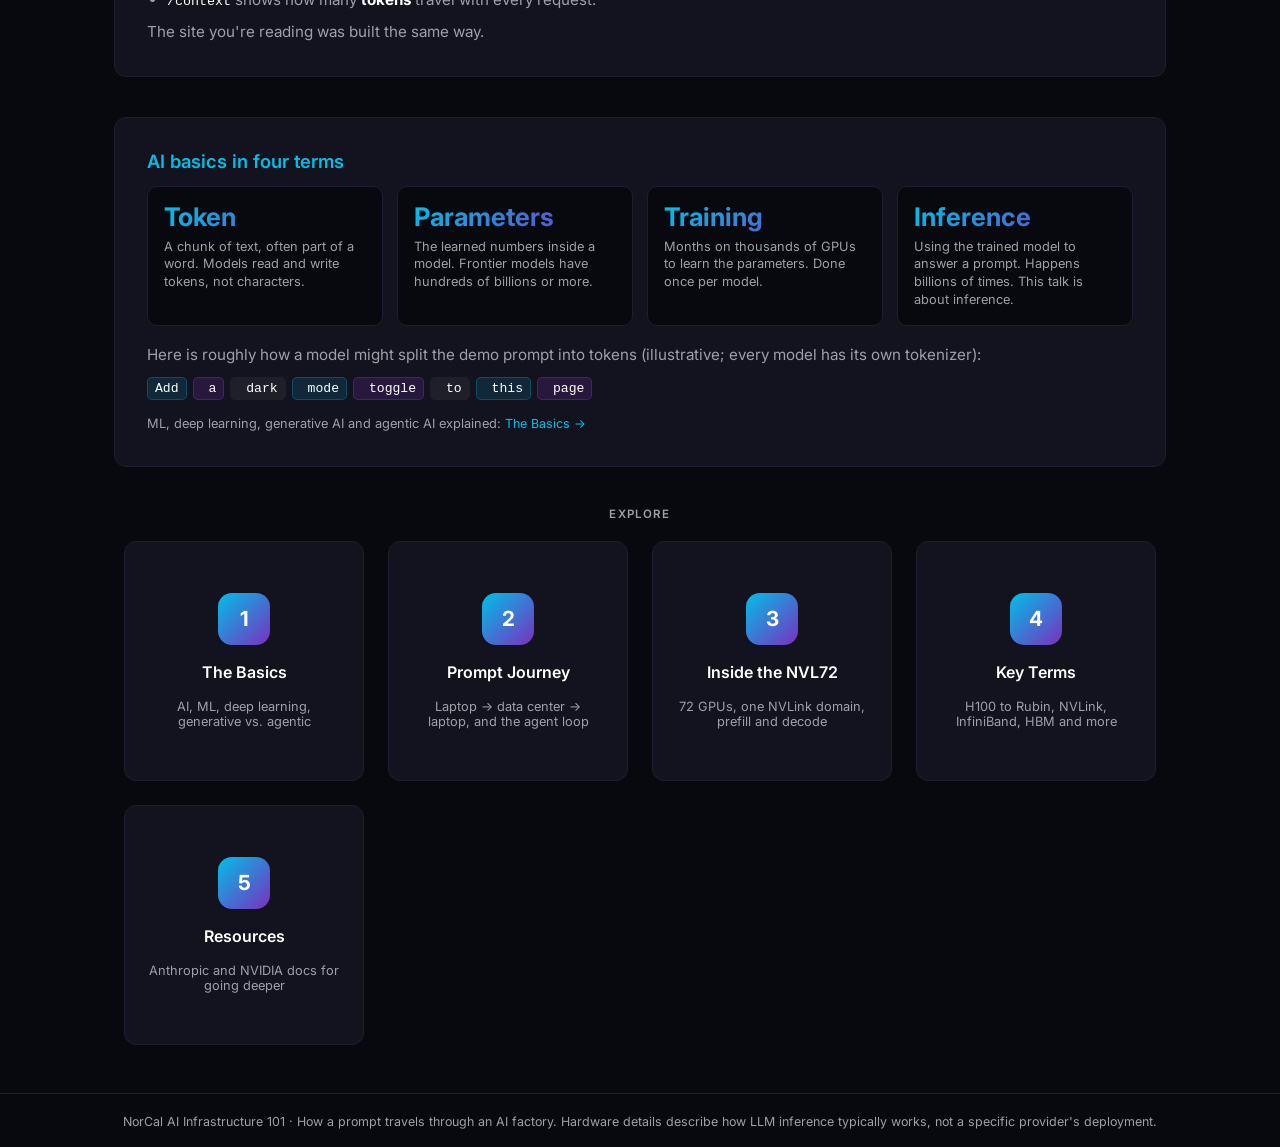
==== commit 23499cb5: "toggle add" ====
--- a/site/index.html
+++ b/site/index.html
@@ -5,7 +5,8 @@
   <meta name="viewport" content="width=device-width, initial-scale=1.0" />
   <title>NorCal AI Infrastructure 101 — Home</title>
   <link rel="icon" type="image/png" href="assets/images/PAN-Color.png" />
-  <link rel="stylesheet" href="assets/css/styles.css?v=5" />
+  <link rel="stylesheet" href="assets/css/styles.css?v=10" />
+  <script src="assets/js/theme.js?v=1"></script>
 </head>
 <body>
   <nav>
@@ -18,6 +19,7 @@
       <a href="glossary.html">Key Terms</a>
       <a href="resources.html">Resources</a>
     </div>
+    <button type="button" class="theme-toggle" aria-label="Dark mode" aria-pressed="true">&#9728;&#xFE0E;</button>
   </nav>
 
   <main>
--- a/site/assets/css/styles.css
+++ b/site/assets/css/styles.css
@@ -659,3 +659,62 @@
   box-shadow: 0 12px 40px rgba(0,192,232,0.10);
 }
 .video-card figcaption { color: var(--muted); font-size: 0.82rem; text-align: center; margin-top: 12px; line-height: 1.5; }
+
+/* ── NVL72 rack offerings (diagram figures) ── */
+.rack-figs { display: grid; grid-template-columns: repeat(auto-fit, minmax(300px, 1fr)); gap: 24px; margin: 8px 0 24px; }
+.rack-fig { margin: 0; display: flex; flex-direction: column; }
+.rack-fig .fig-tag { font-size: 0.72rem; font-weight: 700; letter-spacing: 0.08em; text-transform: uppercase; color: var(--cyan); margin-bottom: 4px; }
+.rack-fig h3 { font-size: 1.05rem; margin: 0 0 10px; }
+.rack-fig a.fig-img { display: block; background: #fff; border-radius: var(--radius); padding: 6px; border: 1px solid rgba(63,95,172,0.35); }
+.rack-fig img { display: block; width: 100%; height: auto; border-radius: calc(var(--radius) - 4px); }
+.rack-fig figcaption { color: var(--muted); font-size: 0.85rem; margin-top: 10px; line-height: 1.55; }
+
+/* ── Resources: embedded PDF ── */
+.pdf-card { margin-bottom: 40px; }
+.pdf-head { display: flex; flex-wrap: wrap; gap: 16px 24px; align-items: flex-start; justify-content: space-between; margin-bottom: 20px; }
+.pdf-head > div:first-child { flex: 1 1 320px; }
+.pdf-head .note { margin-top: 0; }
+.pdf-actions { display: flex; flex-wrap: wrap; gap: 10px; }
+.pdf-actions .btn { padding: 10px 18px; font-size: 0.88rem; }
+.pdf-frame {
+  display: block; width: 100%; height: 80vh; min-height: 520px; background: #fff;
+  border: 1px solid rgba(63,95,172,0.35); border-radius: 8px;
+}
+@media (max-width: 600px) {
+  .pdf-actions { width: 100%; }
+  .pdf-actions .btn { flex: 1 1 auto; }
+  .pdf-frame { height: 70vh; min-height: 420px; }
+}
+
+/* ── Dark mode toggle + light theme (dark is the default) ── */
+.theme-toggle {
+  margin-left: 8px; width: 36px; height: 36px; flex-shrink: 0;
+  display: inline-flex; align-items: center; justify-content: center;
+  border-radius: 50%; border: 1px solid var(--border); background: var(--surface);
+  color: var(--text); font-size: 1.05rem; line-height: 1; cursor: pointer;
+  transition: border-color 0.2s, color 0.2s;
+}
+.theme-toggle:hover, .theme-toggle:focus-visible { border-color: var(--cyan); color: var(--cyan); outline: none; }
+
+:root[data-theme="light"] {
+  --bg:      #F5F6FA;
+  --surface: #FFFFFF;
+  --border:  #DCDFE8;
+  --cyan:    #007A96;
+  --text:    #12131C;
+  --muted:   #555A6B;
+  color-scheme: light;
+}
+:root[data-theme="light"] nav { background: rgba(245,246,250,0.88); }
+:root[data-theme="light"] .slide-nav { background: rgba(255,255,255,0.8); }
+:root[data-theme="light"] .flow-return,
+:root[data-theme="light"] .tray.switch,
+:root[data-theme="light"] .term .spec,
+:root[data-theme="light"] .ds.alt { color: #6B2AA8; }
+:root[data-theme="light"] pre.code { color: #2A2C38; }
+:root[data-theme="light"] pre.code .c { color: #7A7D8C; }
+:root[data-theme="light"] .rack { background: #EEF0F6; border-color: #C9CDDA; }
+:root[data-theme="light"] .tokens span:nth-child(3n) { background: rgba(0,0,0,0.04); }
+:root[data-theme="light"] .scoreboard-table tr:hover td { background: rgba(0,0,0,0.03); }
+:root[data-theme="light"] .gl-search::placeholder,
+:root[data-theme="light"] .form-group input::placeholder { color: #8A8D9A; }
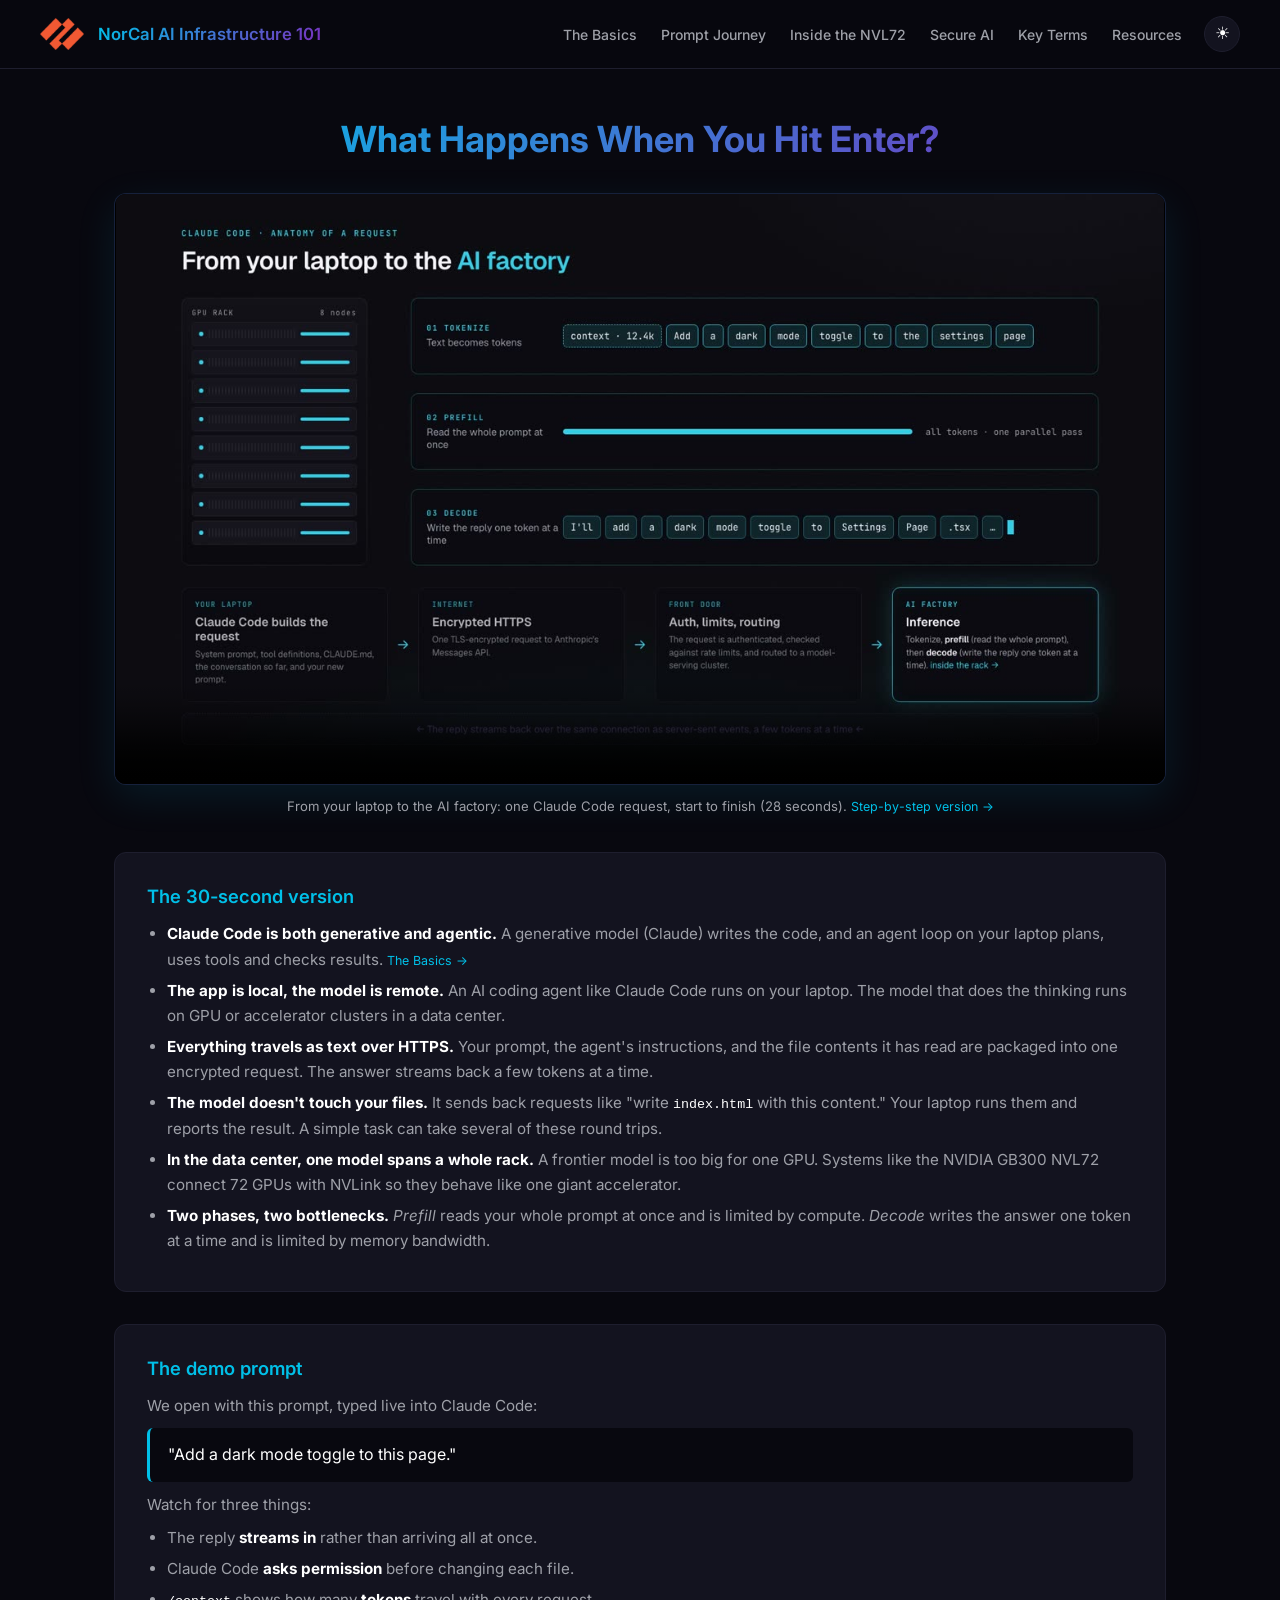
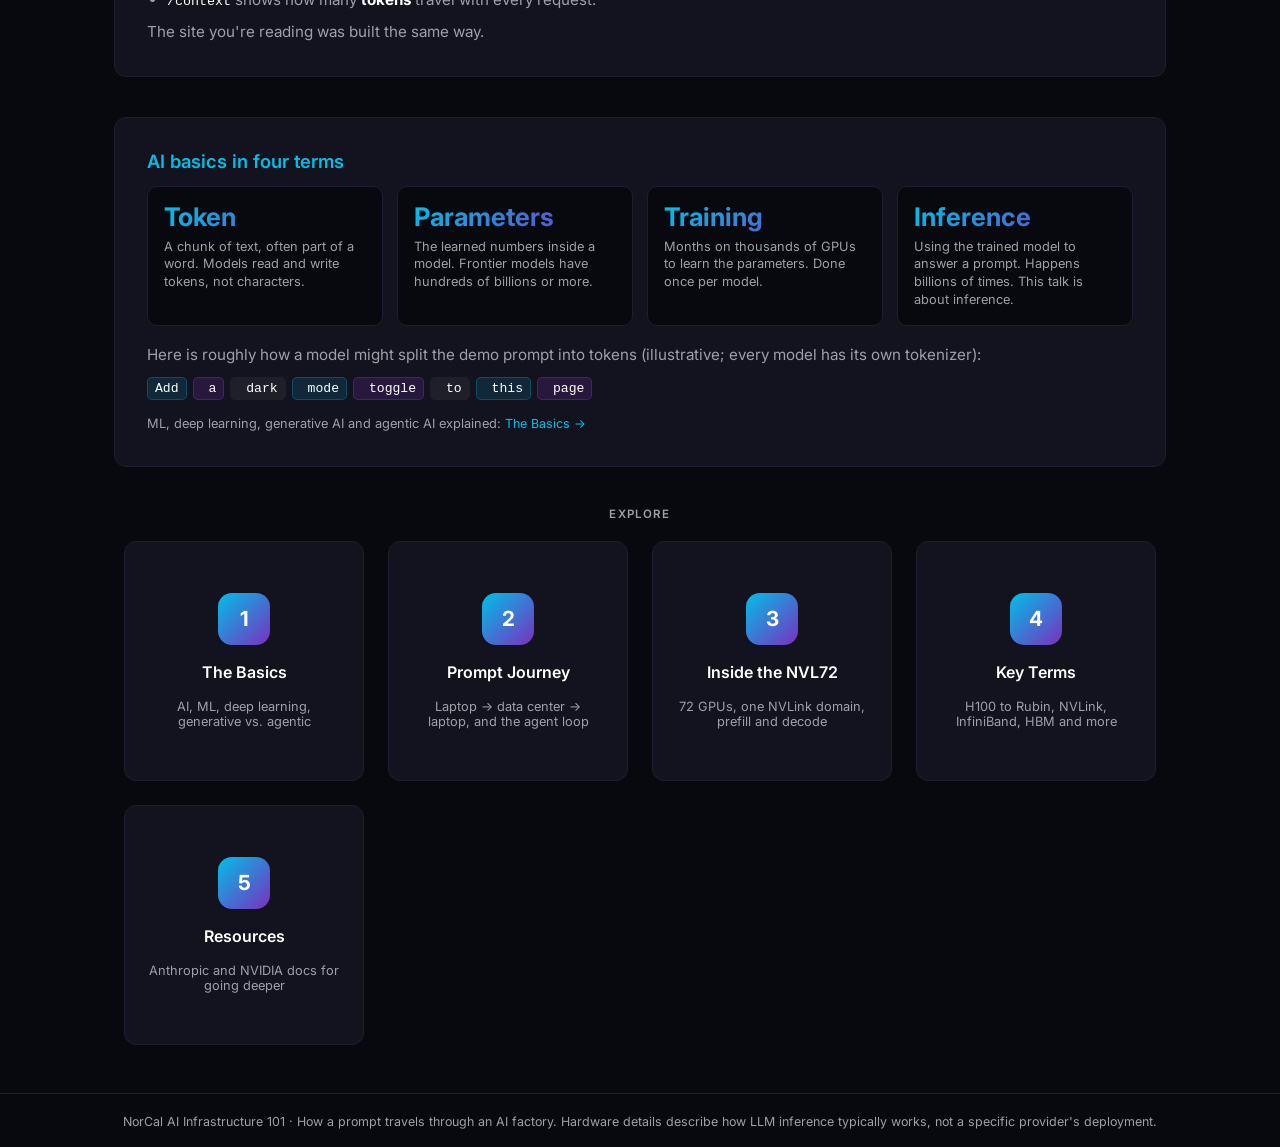
==== commit 693ae087: "new page and slide deck embed" ====
--- a/site/index.html
+++ b/site/index.html
@@ -5,7 +5,7 @@
   <meta name="viewport" content="width=device-width, initial-scale=1.0" />
   <title>NorCal AI Infrastructure 101 — Home</title>
   <link rel="icon" type="image/png" href="assets/images/PAN-Color.png" />
-  <link rel="stylesheet" href="assets/css/styles.css?v=10" />
+  <link rel="stylesheet" href="assets/css/styles.css?v=11" />
   <script src="assets/js/theme.js?v=1"></script>
 </head>
 <body>
@@ -16,6 +16,7 @@
       <a href="basics.html">The Basics</a>
       <a href="journey.html">Prompt Journey</a>
       <a href="nvl72.html">Inside the NVL72</a>
+      <a href="secure-ai.html">Secure AI</a>
       <a href="glossary.html">Key Terms</a>
       <a href="resources.html">Resources</a>
     </div>
--- a/site/assets/css/styles.css
+++ b/site/assets/css/styles.css
@@ -718,3 +718,7 @@
 :root[data-theme="light"] .scoreboard-table tr:hover td { background: rgba(0,0,0,0.03); }
 :root[data-theme="light"] .gl-search::placeholder,
 :root[data-theme="light"] .form-group input::placeholder { color: #8A8D9A; }
+
+/* ── Secure AI page: embedded Google Slides (16:9) ── */
+.slides-frame { height: auto; min-height: 0; aspect-ratio: 16 / 9; }
+@media (max-width: 600px) { .slides-frame { height: auto; min-height: 0; } }
